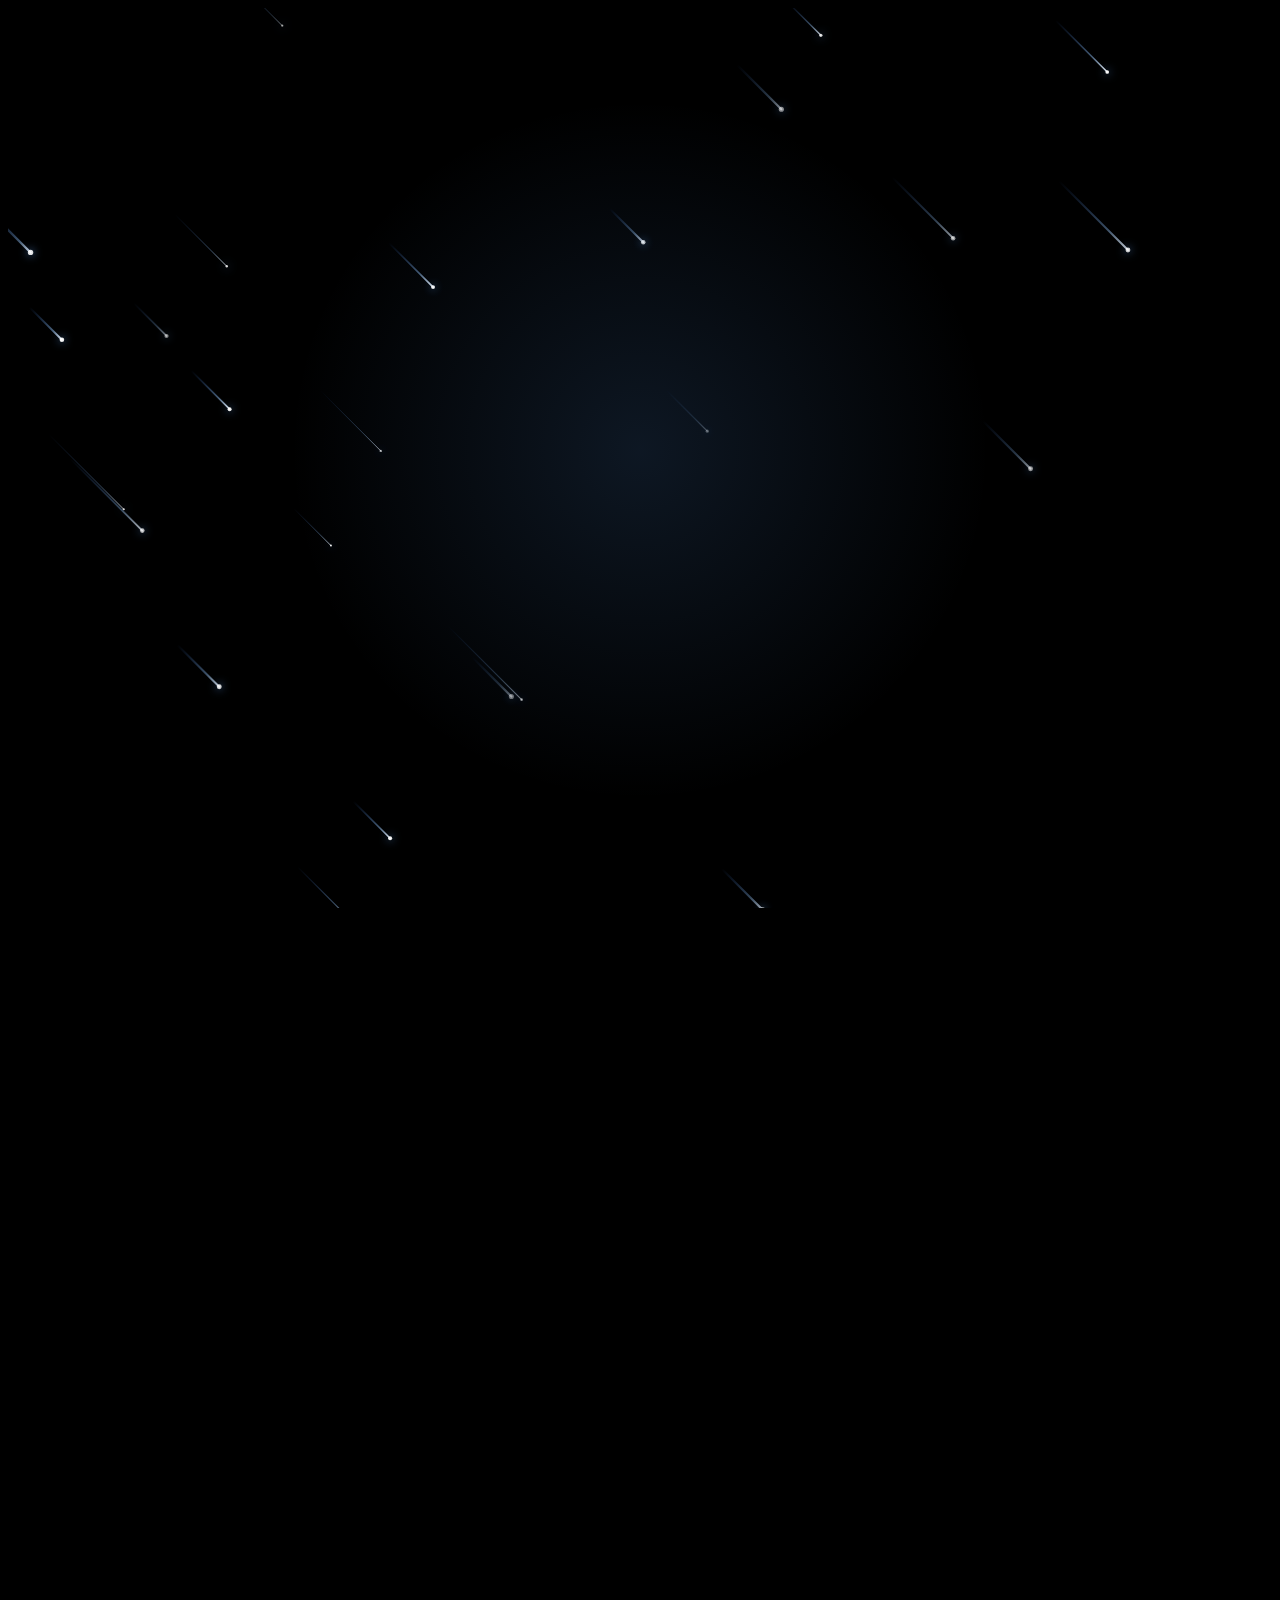
==== index.html @ 1e1bc321 "Fix directory structure: move files to root" ====
<!DOCTYPE html>
<html lang="en" class="h-full">
<head>
    <meta charset="UTF-8">
    <meta name="viewport" content="width=device-width, initial-scale=1.0">
    <title>Wanghi Portfolio - Cosmic Liquid Glass Edition</title>
    <!-- Tailwind CSS CDN -->
    <script src="https://cdn.tailwindcss.com"></script>
    <!-- FontAwesome Icons -->
    <link rel="stylesheet" href="https://cdnjs.cloudflare.com/ajax/libs/font-awesome/6.4.0/css/all.min.css">
    <!-- Google Fonts Inter -->
    <link href="https://fonts.googleapis.com/css2?family=Inter:wght@300;400;500;600;700;800&display=swap" rel="stylesheet">
    <!-- Custom CSS -->
    <link rel="stylesheet" href="style.css">

    <script>
        tailwind.config = {
            theme: {
                extend: {
                    colors: {
                        brand: {
                            blue: '#3b82f6',
                            glow: '#60a5fa',
                            dark: '#000000',
                            glass: 'rgba(255, 255, 255, 0.03)'
                        }
                    },
                    fontFamily: {
                        sans: ['Inter', 'sans-serif'],
                    }
                }
            }
        }
    </script>
</head>
<body class="bg-black text-slate-100 font-sans antialiased selection:bg-blue-600 selection:text-white">

    <!-- Interactive Canvas Backdrop (Meteor Shooting Stars) -->
    <canvas id="bg-canvas" class="fixed top-0 left-0 w-full h-full pointer-events-none z-0"></canvas>

    <!-- Compact Cursor Spotlight -->
    <div id="spotlight"></div>

    <!-- Energy Scroll Progress Charge Bar (Top Edge) -->
    <div class="fixed top-0 left-0 w-full h-1 z-50 bg-white/5">
        <div id="charge-bar" class="h-full bg-gradient-to-r from-blue-500 via-indigo-400 to-cyan-300 w-0 opacity-0 shadow-[0_0_12px_#3b82f6]"></div>
    </div>

    <!-- Liquid Glass Floating Header Navigation -->
    <header class="fixed top-6 left-1/2 -translate-x-1/2 z-50 w-[90%] max-w-xl">
        <nav class="liquid-glass px-5 py-3 rounded-full flex items-center justify-between shadow-2xl">
            <div class="flex items-center space-x-1 sm:space-x-2 w-full justify-around">
                <button onclick="goToSection(0)" class="nav-btn px-4 sm:px-5 py-2 rounded-full text-xs sm:text-sm font-semibold transition-all text-white bg-blue-600/50 border border-blue-400/40 shadow-[0_0_15px_rgba(59,130,246,0.5)]">Home</button>
                <button onclick="goToSection(1)" class="nav-btn px-4 sm:px-5 py-2 rounded-full text-xs sm:text-sm font-semibold text-slate-300 hover:text-white hover:bg-white/10 transition-all">About</button>
                <button onclick="goToSection(2)" class="nav-btn px-4 sm:px-5 py-2 rounded-full text-xs sm:text-sm font-semibold text-slate-300 hover:text-white hover:bg-white/10 transition-all">Portfolio</button>
                <button onclick="goToSection(3)" class="nav-btn px-4 sm:px-5 py-2 rounded-full text-xs sm:text-sm font-semibold text-slate-300 hover:text-white hover:bg-white/10 transition-all">Contact</button>
            </div>
        </nav>
    </header>

    <!-- MAIN SCROLL CONTAINER -->
    <main class="scroll-container w-full">

        <!-- ================= SECTION 1: HOME ================= -->
        <section class="section-page active">
            <div class="max-w-[1500px] w-full mx-auto grid grid-cols-1 lg:grid-cols-12 gap-12 items-center">
                
                <!-- Left Hero Bio Content -->
                <div class="lg:col-span-7 space-y-6 lg:space-y-8 text-center lg:text-left scale-100 lg:scale-[1.02] origin-left">
                    <div class="inline-flex items-center gap-2 px-5 py-2 rounded-full liquid-glass text-xs font-semibold text-blue-400 border border-blue-400/30">
                        <span class="w-2.5 h-2.5 rounded-full bg-blue-400 animate-pulse shadow-[0_0_10px_#60a5fa]"></span>
                        Available for Freelance 3D Design
                    </div>

                    <h1 class="text-5xl sm:text-6xl lg:text-7xl font-extrabold tracking-tight leading-[1.05]">
                        Welcome to <br>
                        <span class="text-gradient glow-title">My Profile</span>
                    </h1>

                    <p class="text-xl lg:text-2xl text-blue-400 font-mono tracking-wide font-medium">
                        3D Designer & Animator <span class="animate-ping text-white">|</span>
                    </p>

                    <p class="text-slate-300 text-base lg:text-xl leading-relaxed max-w-2xl mx-auto lg:mx-0 font-light">
                        Bringing imagination to life. I specialize in 3D modeling, character design, environment creation, and VFX.
                    </p>

                    <div class="flex flex-wrap items-center justify-center lg:justify-start gap-5 pt-3">
                        <button onclick="goToSection(2)" class="px-8 py-4 rounded-full bg-blue-600 hover:bg-blue-500 text-white font-bold text-sm transition-all duration-300 shadow-[0_0_30px_rgba(59,130,246,0.5)] hover:shadow-[0_0_40px_rgba(59,130,246,0.8)] flex items-center gap-3 group">
                            <span>Explore</span>
                            <i class="fa-solid fa-arrow-right text-xs group-hover:translate-x-1.5 transition-transform"></i>
                        </button>
                        <button onclick="goToSection(3)" class="px-8 py-4 rounded-full liquid-glass hover:bg-white/10 text-white font-bold text-sm transition-all duration-300 flex items-center gap-3">
                            <span>Contact</span>
                            <i class="fa-solid fa-paper-plane text-xs"></i>
                        </button>
                    </div>

                    <!-- Social Media Links -->
                    <div class="flex items-center justify-center lg:justify-start gap-4 pt-4 text-slate-400 flex-wrap">
                        <span class="text-xs uppercase tracking-widest font-semibold text-slate-500 mr-1 font-mono">CONNECT:</span>
                        <a href="https://github.com/Wanghi-is-me/HoangHai" target="_blank" title="GitHub" class="w-11 h-11 rounded-full liquid-glass flex items-center justify-center hover:text-blue-400 hover:border-blue-400/50 transition-all text-lg">
                            <i class="fa-brands fa-github"></i>
                        </a>
                        <a href="#" target="_blank" title="Discord" class="w-11 h-11 rounded-full liquid-glass flex items-center justify-center hover:text-blue-400 hover:border-blue-400/50 transition-all text-lg">
                            <i class="fa-brands fa-discord"></i>
                        </a>
                        <a href="https://www.facebook.com/hoanghai.is.me" target="_blank" title="Facebook" class="w-11 h-11 rounded-full liquid-glass flex items-center justify-center hover:text-blue-400 hover:border-blue-400/50 transition-all text-lg">
                            <i class="fa-brands fa-facebook"></i>
                        </a>
                        <a href="mailto:haisaoke999@gmail.com" title="Gmail" class="w-11 h-11 rounded-full liquid-glass flex items-center justify-center hover:text-blue-400 hover:border-blue-400/50 transition-all text-lg">
                            <i class="fa-solid fa-envelope"></i>
                        </a>
                        <a href="https://www.tiktok.com/@wanghi_is_me" target="_blank" title="TikTok" class="w-11 h-11 rounded-full liquid-glass flex items-center justify-center hover:text-blue-400 hover:border-blue-400/50 transition-all text-lg">
                            <i class="fa-brands fa-tiktok"></i>
                        </a>
                    </div>
                </div>

                <!-- Right 3D Interactive Tilt & Flip Card -->
                <div class="lg:col-span-5 flex items-center justify-center relative h-[520px] lg:translate-x-8">
                    <div class="card-perspective relative z-30 flex items-center justify-center">
                        <div id="id-card" class="card-3d-wrapper" onclick="toggleCardFlip(event)">
                            
                            <!-- Card FRONT -->
                            <div class="card-face liquid-glass p-3 flex flex-col justify-between border border-blue-400/30 shadow-2xl">
                                <div class="w-full h-full rounded-2xl overflow-hidden relative group bg-slate-900">
                                    <img src="https://i.pinimg.com/originals/6b/b8/d8/6bb8d8e8b3d813ab417059646be89c3a.jpg" alt="Front ID Image" class="w-full h-full object-cover">
                                    <div class="absolute inset-0 bg-gradient-to-t from-slate-950/80 via-transparent to-transparent flex items-end p-6">
                                        <div class="w-full flex justify-between items-center">
                                            <span class="text-xs font-mono font-semibold text-white bg-black/50 px-3.5 py-1.5 rounded-full backdrop-blur-md border border-white/10">Donate</span>
                                        </div>
                                    </div>
                                </div>
                            </div>

                            <!-- Card BACK -->
                            <div class="card-face card-back liquid-glass p-3 flex flex-col justify-between border border-cyan-400/30 shadow-2xl">
                                <div class="w-full h-full rounded-2xl overflow-hidden relative group bg-slate-900">
                                    <img src="https://i.pinimg.com/736x/13/06/08/130608bb1712fd761e2b4d7cd060749b.jpg" alt="Back ID Image" class="w-full h-full object-cover">
                                    <div class="absolute inset-0 bg-gradient-to-t from-slate-950/80 via-transparent to-transparent flex items-end p-6">
                                        <div class="w-full flex justify-between items-center"></div>
                                    </div>
                                </div>
                            </div>

                        </div>
                    </div>
                </div>

            </div>
        </section>


        <!-- ================= SECTION 2: ABOUT ================= -->
        <section class="section-page">
            <div class="max-w-[1500px] w-full mx-auto space-y-10">
                
                <div class="text-center space-y-3">
                    <h2 class="text-4xl lg:text-6xl font-extrabold tracking-tight text-gradient glow-title">About Me</h2>
                    <p class="text-slate-400 text-sm sm:text-base max-w-lg mx-auto font-mono">Just a guy with passion for technology</p>
                </div>

                <div class="grid grid-cols-1 lg:grid-cols-12 gap-10 items-center">
                    
                    <!-- Left Bio -->
                    <div class="lg:col-span-4 space-y-6 text-center lg:text-left order-2 lg:order-1">
                        <div class="liquid-glass p-8 rounded-3xl space-y-3">
                            <h3 class="text-2xl font-bold text-white">Hi, I'm <span class="text-blue-400">Wanghi</span></h3>
                            <p class="text-slate-300 text-sm leading-relaxed">
                                I am a 3D model designer with a passion for transforming imaginative concepts into vivid, engaging environments. I utilize advanced rendering techniques to optimize graphics for games.
                            </p>
                        </div>

                        <div class="liquid-glass p-6 rounded-3xl space-y-4 font-mono text-sm">
                            <div class="flex items-center justify-between">
                                <span class="text-slate-400">EXP:</span>
                                <span class="font-bold text-white">2+ Years</span>
                            </div>
                            <div class="flex items-center justify-between">
                                <span class="text-slate-400">Project under development:</span>
                                <span class="font-bold text-blue-400">5+ Projects</span>
                            </div>
                            <div class="flex items-center justify-between">
                                <span class="text-slate-400">Style:</span>
                                <span class="font-bold text-white">Realistic-Anime</span>
                            </div>
                        </div>
                    </div>

                    <!-- Center Avatar Setup Image -->
                    <div class="lg:col-span-4 flex justify-center order-1 lg:order-2">
                        <div class="relative group">
                            <div class="absolute -inset-1.5 bg-gradient-to-r from-blue-0 to-indigo-600 rounded-3xl blur-lg opacity-40 group-hover:opacity-75 transition duration-1000"></div>
                            
                            <div class="relative liquid-glass rounded-3xl p-4 max-w-sm border border-white/20">
                                <img src="https://i.pinimg.com/736x/63/00/aa/6300aa8343bd8353eccb35ee43cea3c2.jpg" alt="Portrait" class="rounded-2xl w-full h-[360px] object-cover">
                            </div>
                        </div>
                    </div>

                    <!-- Right Bio -->
                    <div class="lg:col-span-4 space-y-6 text-center lg:text-left order-3">
                        <div class="liquid-glass p-8 rounded-3xl space-y-3">
                            <p class="text-slate-300 text-sm leading-relaxed">
                                My workflow focuses on sculpting the finest details in ZBrush and standardizing the polygon mesh in Maya.
                            </p>
                        </div>

                        <div class="liquid-glass p-6 rounded-3xl space-y-4">
                            <button onclick="goToSection(3)" class="w-full py-3.5 rounded-2xl bg-blue-600 hover:bg-blue-500 text-white font-bold text-sm transition-all shadow-[0_0_20px_rgba(59,130,246,0.4)] flex items-center justify-center gap-2">
                                <i class="fa-solid fa-paper-plane"></i>
                                <span>Contact me</span>
                            </button>
                            <button onclick="goToSection(2)" class="w-full py-3.5 rounded-2xl liquid-glass text-slate-200 font-bold text-sm hover:bg-white/10 transition-all flex items-center justify-center gap-2">
                                <i class="fa-solid fa-folder-open"></i>
                                <span>Explore</span>
                            </button>
                        </div>
                    </div>

                </div>
            </div>
        </section>


        <!-- ================= SECTION 3: PORTFOLIO ================= -->
        <section class="section-page">
            <div class="max-w-[1500px] w-full mx-auto space-y-8">
                
                <div class="text-center space-y-3">
                    <h2 class="text-4xl lg:text-6xl font-extrabold tracking-tight text-gradient glow-title">Portfolio</h2>
                    <p class="text-slate-400 text-sm sm:text-base max-w-lg mx-auto font-mono">Class is permanent</p>
                </div>

                <!-- Liquid Sub-Tabs Bar -->
                <div class="flex justify-center">
                    <div class="liquid-glass p-2 rounded-2xl inline-flex flex-wrap justify-center gap-2">
                        <button onclick="switchTab('projects')" id="tab-btn-projects" class="tab-btn px-5 py-2.5 rounded-xl text-xs sm:text-sm font-semibold transition-all bg-blue-600 text-white shadow-[0_0_15px_rgba(59,130,246,0.5)]">
                            <i class="fa-solid fa-code mr-2"></i> Projects
                        </button>
                        <button onclick="switchTab('certificates')" id="tab-btn-certificates" class="tab-btn px-5 py-2.5 rounded-xl text-xs sm:text-sm font-semibold transition-all text-slate-300 hover:text-white hover:bg-white/10">
                            <i class="fa-solid fa-certificate mr-2"></i> Certificates
                        </button>
                        <button onclick="switchTab('achievements')" id="tab-btn-achievements" class="tab-btn px-5 py-2.5 rounded-xl text-xs sm:text-sm font-semibold transition-all text-slate-300 hover:text-white hover:bg-white/10">
                            <i class="fa-solid fa-trophy mr-2"></i> Achievements
                        </button>
                        <button onclick="switchTab('techstack')" id="tab-btn-techstack" class="tab-btn px-5 py-2.5 rounded-xl text-xs sm:text-sm font-semibold transition-all text-slate-300 hover:text-white hover:bg-white/10">
                            <i class="fa-solid fa-microchip mr-2"></i> Tech Stack
                        </button>
                    </div>
                </div>

                <!-- TAB CONTENT CONTAINER -->
                <div id="tab-contents-container" class="pt-2">

                    <!-- 1. PROJECTS TAB -->
                    <div id="tab-projects" class="tab-content grid grid-cols-1 md:grid-cols-3 gap-8">
                        <div class="glass-card rounded-3xl overflow-hidden flex flex-col justify-between">
                            <div>
                                <div class="relative h-48 overflow-hidden group">
                                    <img src="https://i.pinimg.com/736x/3d/6d/59/3d6d59a2edce5cefb45206ba0447ce5d.jpg" alt="Project 1" class="w-full h-full object-cover transition-transform duration-500 group-hover:scale-110">
                                    <div class="absolute inset-0 bg-gradient-to-t from-slate-950 via-transparent to-transparent"></div>
                                </div>
                                <div class="p-6 space-y-3">
                                    <h3 class="text-xl font-bold text-white">Horror Games</h3>
                                    <p class="text-slate-300 text-sm leading-relaxed">A horror-themed chase game to play with friends</p>
                                </div>
                            </div>
                            <div class="p-6 pt-0 flex justify-between items-center">
                                <span class="text-xs font-mono px-3.5 py-1.5 rounded-full bg-blue-500/10 text-blue-400 border border-blue-500/20">Blen / Roblox Studio</span>
                                <button class="text-sm font-semibold text-white hover:text-blue-400 transition-colors flex items-center gap-1.5">Details <i class="fa-solid fa-arrow-right"></i></button>
                            </div>
                        </div>

                        <div class="glass-card rounded-3xl overflow-hidden flex flex-col justify-between">
                            <div>
                                <div class="relative h-48 overflow-hidden group">
                                    <img src="https://encrypted-tbn0.gstatic.com/images?q=tbn:ANd9GcSlTXsidhYlwgEvvJ8DK3eXm3exUJFzdJwEHU2TS6oBUw&s=10" alt="Project 2" class="w-full h-full object-cover transition-transform duration-500 group-hover:scale-110">
                                    <div class="absolute inset-0 bg-gradient-to-t from-slate-950 via-transparent to-transparent"></div>
                                </div>
                                <div class="p-6 space-y-3">
                                    <h3 class="text-xl font-bold text-white">Coming Soon</h3>
                                    <p class="text-slate-300 text-sm leading-relaxed">N/A</p>
                                </div>
                            </div>
                            <div class="p-6 pt-0 flex justify-between items-center">
                                <span class="text-xs font-mono px-3.5 py-1.5 rounded-full bg-blue-500/10 text-blue-400 border border-blue-500/20">N/A</span>
                                <button class="text-sm font-semibold text-white hover:text-blue-400 transition-colors flex items-center gap-1.5">Details <i class="fa-solid fa-arrow-right"></i></button>
                            </div>
                        </div>

                        <div class="glass-card rounded-3xl overflow-hidden flex flex-col justify-between">
                            <div>
                                <div class="relative h-48 overflow-hidden group">
                                    <img src="https://encrypted-tbn0.gstatic.com/images?q=tbn:ANd9GcSlTXsidhYlwgEvvJ8DK3eXm3exUJFzdJwEHU2TS6oBUw&s=10" alt="Project 3" class="w-full h-full object-cover transition-transform duration-500 group-hover:scale-110">
                                    <div class="absolute inset-0 bg-gradient-to-t from-slate-950 via-transparent to-transparent"></div>
                                </div>
                                <div class="p-6 space-y-3">
                                    <h3 class="text-xl font-bold text-white">Coming Soon</h3>
                                    <p class="text-slate-300 text-sm leading-relaxed">N/A</p>
                                </div>
                            </div>
                            <div class="p-6 pt-0 flex justify-between items-center">
                                <span class="text-xs font-mono px-3.5 py-1.5 rounded-full bg-blue-500/10 text-blue-400 border border-blue-500/20">N/A</span>
                                <button class="text-sm font-semibold text-white hover:text-blue-400 transition-colors flex items-center gap-1.5">Details <i class="fa-solid fa-arrow-right"></i></button>
                            </div>
                        </div>
                    </div>

                    <!-- 2. CERTIFICATES TAB -->
                    <div id="tab-certificates" class="tab-content hidden grid grid-cols-1 md:grid-cols-3 gap-8">
                        <div class="glass-card rounded-3xl p-6 space-y-4">
                            <div class="h-40 rounded-2xl overflow-hidden border border-white/10">
                                <img src="https://encrypted-tbn0.gstatic.com/images?q=tbn:ANd9GcRlxzoQOJxSe_UVkqHAF3ORyH85wbojUL99vWNlSCz-3f2DVbfj4XpYo4p4&s=10" alt="Cert 1" class="w-full h-full object-cover">
                            </div>
                            <h4 class="font-bold text-white text-base">Nothing</h4>
                            <p class="text-xs text-slate-400 font-mono">N/A</p>
                        </div>
                        <div class="glass-card rounded-3xl p-6 space-y-4">
                            <div class="h-40 rounded-2xl overflow-hidden border border-white/10">
                                <img src="https://encrypted-tbn0.gstatic.com/images?q=tbn:ANd9GcRlxzoQOJxSe_UVkqHAF3ORyH85wbojUL99vWNlSCz-3f2DVbfj4XpYo4p4&s=10" alt="Cert 2" class="w-full h-full object-cover">
                            </div>
                            <h4 class="font-bold text-white text-base">Nothing</h4>
                            <p class="text-xs text-slate-400 font-mono">N/A</p>
                        </div>
                        <div class="glass-card rounded-3xl p-6 space-y-4">
                            <div class="h-40 rounded-2xl overflow-hidden border border-white/10">
                                <img src="https://encrypted-tbn0.gstatic.com/images?q=tbn:ANd9GcRlxzoQOJxSe_UVkqHAF3ORyH85wbojUL99vWNlSCz-3f2DVbfj4XpYo4p4&s=10" alt="Cert 3" class="w-full h-full object-cover">
                            </div>
                            <h4 class="font-bold text-white text-base">Nothing</h4>
                            <p class="text-xs text-slate-400 font-mono">N/A</p>
                        </div>
                    </div>

                    <!-- 3. ACHIEVEMENTS TAB -->
                    <div id="tab-achievements" class="tab-content hidden grid grid-cols-1 md:grid-cols-2 gap-8 max-w-4xl mx-auto">
                        <div class="glass-card rounded-3xl p-8 flex items-center gap-6">
                            <div class="w-16 h-16 rounded-2xl bg-amber-500/20 border border-amber-500/40 flex items-center justify-center text-amber-400 text-3xl flex-shrink-0">
                                <i class="fa-solid fa-trophy"></i>
                            </div>
                            <div>
                                <h4 class="font-bold text-white text-lg">N/A</h4>
                                <p class="text-slate-300 text-sm mt-1 leading-relaxed">N/A</p>
                            </div>
                        </div>
                        <div class="glass-card rounded-3xl p-8 flex items-center gap-6">
                            <div class="w-16 h-16 rounded-2xl bg-blue-500/20 border border-blue-500/40 flex items-center justify-center text-blue-400 text-3xl flex-shrink-0">
                                <i class="fa-solid fa-award"></i>
                            </div>
                            <div>
                                <h4 class="font-bold text-white text-lg">N/A</h4>
                                <p class="text-slate-300 text-sm mt-1 leading-relaxed">N/A</p>
                            </div>
                        </div>
                    </div>

                    <!-- 4. TECH STACK TAB -->
                    <div id="tab-techstack" class="tab-content hidden grid grid-cols-2 sm:grid-cols-3 lg:grid-cols-6 gap-6">
                        <div class="glass-card p-5 rounded-3xl flex flex-col items-center justify-center text-center space-y-3">
                            <div class="w-12 h-12 rounded-2xl bg-orange-500/10 border border-orange-500/30 flex items-center justify-center text-orange-400 text-2xl">
                                <i class="fa-solid fa-cubes"></i>
                            </div>
                            <span class="font-bold text-white text-sm">Blender</span>
                            <span class="text-xs text-slate-400 font-mono">Modeling & Render</span>
                        </div>

                        <div class="glass-card p-5 rounded-3xl flex flex-col items-center justify-center text-center space-y-3">
                            <div class="w-12 h-12 rounded-2xl bg-cyan-500/10 border border-cyan-500/30 flex items-center justify-center text-cyan-400 text-2xl">
                                <i class="fa-solid fa-shapes"></i>
                            </div>
                            <span class="font-bold text-white text-sm">Autodesk Maya</span>
                            <span class="text-xs text-slate-400 font-mono">Rigging & Anim</span>
                        </div>

                        <div class="glass-card p-5 rounded-3xl flex flex-col items-center justify-center text-center space-y-3">
                            <div class="w-12 h-12 rounded-2xl bg-slate-500/10 border border-slate-400/30 flex items-center justify-center text-slate-200 text-2xl">
                                <i class="fa-solid fa-hand-holding-hand"></i>
                            </div>
                            <span class="font-bold text-white text-sm">ZBrush</span>
                            <span class="text-xs text-slate-400 font-mono">3D Sculpting</span>
                        </div>

                        <div class="glass-card p-5 rounded-3xl flex flex-col items-center justify-center text-center space-y-3">
                            <div class="w-12 h-12 rounded-2xl bg-red-500/10 border border-red-500/30 flex items-center justify-center text-red-400 text-2xl">
                                <i class="fa-solid fa-paint-brush"></i>
                            </div>
                            <span class="font-bold text-white text-sm">Substance</span>
                            <span class="text-xs text-slate-400 font-mono">Texturing</span>
                        </div>

                        <div class="glass-card p-5 rounded-3xl flex flex-col items-center justify-center text-center space-y-3">
                            <div class="w-12 h-12 rounded-2xl bg-purple-500/10 border border-purple-500/30 flex items-center justify-center text-purple-400 text-2xl">
                                <i class="fa-solid fa-gamepad"></i>
                            </div>
                            <span class="font-bold text-white text-sm">Unreal Engine</span>
                            <span class="text-xs text-slate-400 font-mono">Realtime Engine</span>
                        </div>

                        <div class="glass-card p-5 rounded-3xl flex flex-col items-center justify-center text-center space-y-3">
                            <div class="w-12 h-12 rounded-2xl bg-blue-500/10 border border-blue-500/30 flex items-center justify-center text-blue-400 text-2xl">
                                <i class="fa-solid fa-image"></i>
                            </div>
                            <span class="font-bold text-white text-sm">Photoshop</span>
                            <span class="text-xs text-slate-400 font-mono">Post-Processing</span>
                        </div>
                    </div>

                </div>

            </div>
        </section>


        <!-- ================= SECTION 4: CONTACT ================= -->
        <section class="section-page">
            <div class="max-w-3xl w-full mx-auto space-y-8">
                
                <div class="text-center space-y-3">
                    <h2 class="text-4xl lg:text-6xl font-extrabold tracking-tight text-gradient glow-title">Contact Me</h2>
                    <p class="text-slate-400 text-sm sm:text-base max-w-lg mx-auto font-mono">Send for me</p>
                </div>

                <div class="liquid-glass rounded-3xl p-8 sm:p-10 border border-white/20 relative overflow-hidden shadow-2xl">
                    <form onsubmit="handleFormSubmit(event)" class="space-y-6">
                        <div class="grid grid-cols-1 sm:grid-cols-2 gap-6">
                            <div class="space-y-2">
                                <label class="text-xs font-mono text-slate-300 uppercase font-semibold">Name</label>
                                <input type="text" required placeholder="..." class="w-full px-5 py-3.5 rounded-2xl bg-white/5 border border-white/10 text-white placeholder-slate-500 focus:outline-none focus:border-blue-500 focus:ring-1 focus:ring-blue-500 transition-all text-sm">
                            </div>
                            <div class="space-y-2">
                                <label class="text-xs font-mono text-slate-300 uppercase font-semibold">Email</label>
                                <input type="email" required placeholder="yourname@domain.com" class="w-full px-5 py-3.5 rounded-2xl bg-white/5 border border-white/10 text-white placeholder-slate-500 focus:outline-none focus:border-blue-500 focus:ring-1 focus:ring-blue-500 transition-all text-sm">
                            </div>
                        </div>

                        <div class="space-y-2">
                            <label class="text-xs font-mono text-slate-300 uppercase font-semibold">Content</label>
                            <textarea rows="4" required placeholder="What do you need ?" class="w-full px-5 py-3.5 rounded-2xl bg-white/5 border border-white/10 text-white placeholder-slate-500 focus:outline-none focus:border-blue-500 focus:ring-1 focus:ring-blue-500 transition-all text-sm"></textarea>
                        </div>

                        <button type="submit" class="w-full py-4 rounded-2xl bg-blue-600 hover:bg-blue-500 text-white font-bold text-sm tracking-wider uppercase transition-all shadow-[0_0_25px_rgba(59,130,246,0.5)] flex items-center justify-center gap-3">
                            <i class="fa-solid fa-paper-plane"></i>
                            <span>Gửi Tin Nhắn</span>
                        </button>
                    </form>

                    <!-- Toast Form Notification -->
                    <div id="form-toast" class="hidden absolute inset-0 bg-slate-950/95 backdrop-blur-md flex flex-col items-center justify-center text-center p-8 space-y-4 z-50">
                        <div class="w-16 h-16 rounded-full bg-blue-500/20 text-blue-400 flex items-center justify-center text-3xl border border-blue-400/40 shadow-[0_0_20px_#3b82f6]">
                            <i class="fa-solid fa-check"></i>
                        </div>
                        <h3 class="text-2xl font-bold text-white">Tin Nhắn Đã Đóng Gói & Gửi!</h3>
                        <p class="text-slate-300 text-sm">Cảm ơn bạn! Tôi sẽ liên hệ lại trực tiếp qua Email sớm nhất.</p>
                        <button onclick="closeToast()" class="px-6 py-2.5 rounded-full liquid-glass text-xs font-bold text-white hover:bg-white/20">Đóng</button>
                    </div>
                </div>

            </div>
        </section>

    </main>

    <!-- FOOTER -->
    <footer class="fixed bottom-3 left-1/2 -translate-x-1/2 z-40 text-slate-500 text-xs font-mono pointer-events-none hidden lg:block">
        <p>© 2026 All Copyright by Wanghi</p>
    </footer>

    <!-- Custom JavaScript Engine -->
    <script src="script.js"></script>
</body>
</html>
---- style.css ----
/* Pure Pitch Black Background Styling */
body {
    background-color: #000000;
    color: #f8fafc;
    font-family: 'Inter', sans-serif;
    overflow-x: hidden;
}

/* Modern Ultra Liquid Glass Styling */
.liquid-glass {
    background: linear-gradient(135deg, rgba(255, 255, 255, 0.01) 0%, rgba(255, 255, 255, 0.001) 100%);
    backdrop-filter: blur(28px) saturate(150%);
    -webkit-backdrop-filter: blur(28px) saturate(150%);
    border: 1px solid rgba(255, 255, 255, 0.12);
    box-shadow: 
        0 20px 50px rgba(0, 0, 0, 0.4),
        inset 0 1px 1px rgba(255, 255, 255, 0.1),
        inset 0 -1px 20px rgba(255, 255, 255, 0.01);
    position: relative;
    overflow: hidden;
}

/* Highlight Specular Glare Effect */
.liquid-glass::before {
    content: '';
    position: absolute;
    top: 0;
    left: -50%;
    width: 200%;
    height: 100%;
    background: linear-gradient(
        60deg,
        transparent 40%,
        rgba(255, 255, 255, 0.1) 45%,
        rgba(255, 255, 255, 0.02) 50%,
        transparent 70%
    );
    pointer-events: none;
    transform: translateY(-50%) rotate(15deg);
    transition: transform 0.6s ease;
}

.liquid-glass:hover::before {
    transform: translateY(0%) rotate(15deg);
}

.glass-card {
    background: rgba(15, 23, 42, 0.45);
    backdrop-filter: blur(16px) saturate(180%);
    -webkit-backdrop-filter: blur(16px) saturate(180%);
    border: 1px solid rgba(255, 255, 255, 0.1);
    box-shadow: 0 8px 30px rgba(0, 0, 0, 0.6), inset 0 1px 0 rgba(255, 255, 255, 0.15);
    transition: all 0.4s cubic-bezier(0.16, 1, 0.3, 1);
}

.glass-card:hover {
    background: rgba(30, 41, 59, 0.55);
    border-color: rgba(96, 165, 250, 0.4);
    box-shadow: 0 12px 40px rgba(59, 130, 246, 0.25), inset 0 1px 1px rgba(255, 255, 255, 0.3);
    transform: translateY(-4px);
}

/* Subtle Focused Mouse Spotlight */
#spotlight {
    pointer-events: none;
    position: fixed;
    top: 0;
    left: 0;
    width: 100vw;
    height: 100vh;
    z-index: 2;
    background: radial-gradient(350px circle at var(--mouse-x, 50%) var(--mouse-y, 50%), rgba(96, 165, 250, 0.14), transparent 100%);
    transition: opacity 0.2s ease;
}

/* 3D Card Perspective Container */
.card-perspective {
    perspective: 1200px;
}

.card-3d-wrapper {
    width: 350px;
    height: 500px;
    transform-style: preserve-3d;
    transition: transform 0.1s ease-out;
    cursor: pointer;
    user-select: none;
}

.card-3d-wrapper.flipped {
    transform: rotateY(180deg) !important;
}

.card-face {
    position: absolute;
    width: 100%;
    height: 100%;
    backface-visibility: hidden;
    -webkit-backface-visibility: hidden;
    border-radius: 24px;
    overflow: hidden;
}

.card-back {
    transform: rotateY(180deg);
}

/* Smooth Text Gradient */
.text-gradient {
    background: linear-gradient(135deg, #ffffff 0%, #93c5fd 50%, #3b82f6 100%);
    -webkit-background-clip: text;
    -webkit-text-fill-color: transparent;
}

.glow-title {
    text-shadow: 0 0 35px rgba(59, 130, 246, 0.45);
}

/* Desktop Scroll Snap Behavior - Cố định vị trí và căn giữa tuyệt đối các trang */
@media (min-width: 1024px) {
    html {
        overflow: hidden;
        height: 100%;
    }
    body {
        height: 100%;
        overflow: hidden;
    }
    .scroll-container {
        height: 100vh;
        overflow-y: hidden;
        position: relative;
    }
    .section-page {
        height: 100vh;
        width: 100vw;
        position: absolute;
        top: 0;
        left: 0;
        opacity: 0;
        visibility: hidden;
        transform: translateY(30px) scale(0.97);
        transition: opacity 0.7s cubic-bezier(0.16, 1, 0.3, 1), transform 0.7s cubic-bezier(0.16, 1, 0.3, 1), visibility 0.7s;
        display: flex;
        align-items: center;
        justify-content: center;
        padding: 0 4rem;
    }
    .section-page.active {
        opacity: 1;
        visibility: visible;
        transform: translateY(0) scale(1);
        z-index: 10;
    }
}

/* Mobile Natural Scroll Layout */
@media (max-width: 1023px) {
    .scroll-container {
        display: flex;
        flex-direction: column;
        gap: 4rem;
        padding-top: 6rem;
        padding-bottom: 4rem;
    }
    .section-page {
        position: relative !important;
        opacity: 1 !important;
        visibility: visible !important;
        transform: none !important;
        height: auto !important;
        min-height: 85vh;
        display: flex;
        align-items: center;
        justify-content: center;
        padding: 3rem 1.5rem;
    }
    header {
        width: 95% !important;
    }
}

/* Energy Charging Visual Indicator */
#charge-bar {
    transition: width 0.1s linear, opacity 0.3s ease;
}
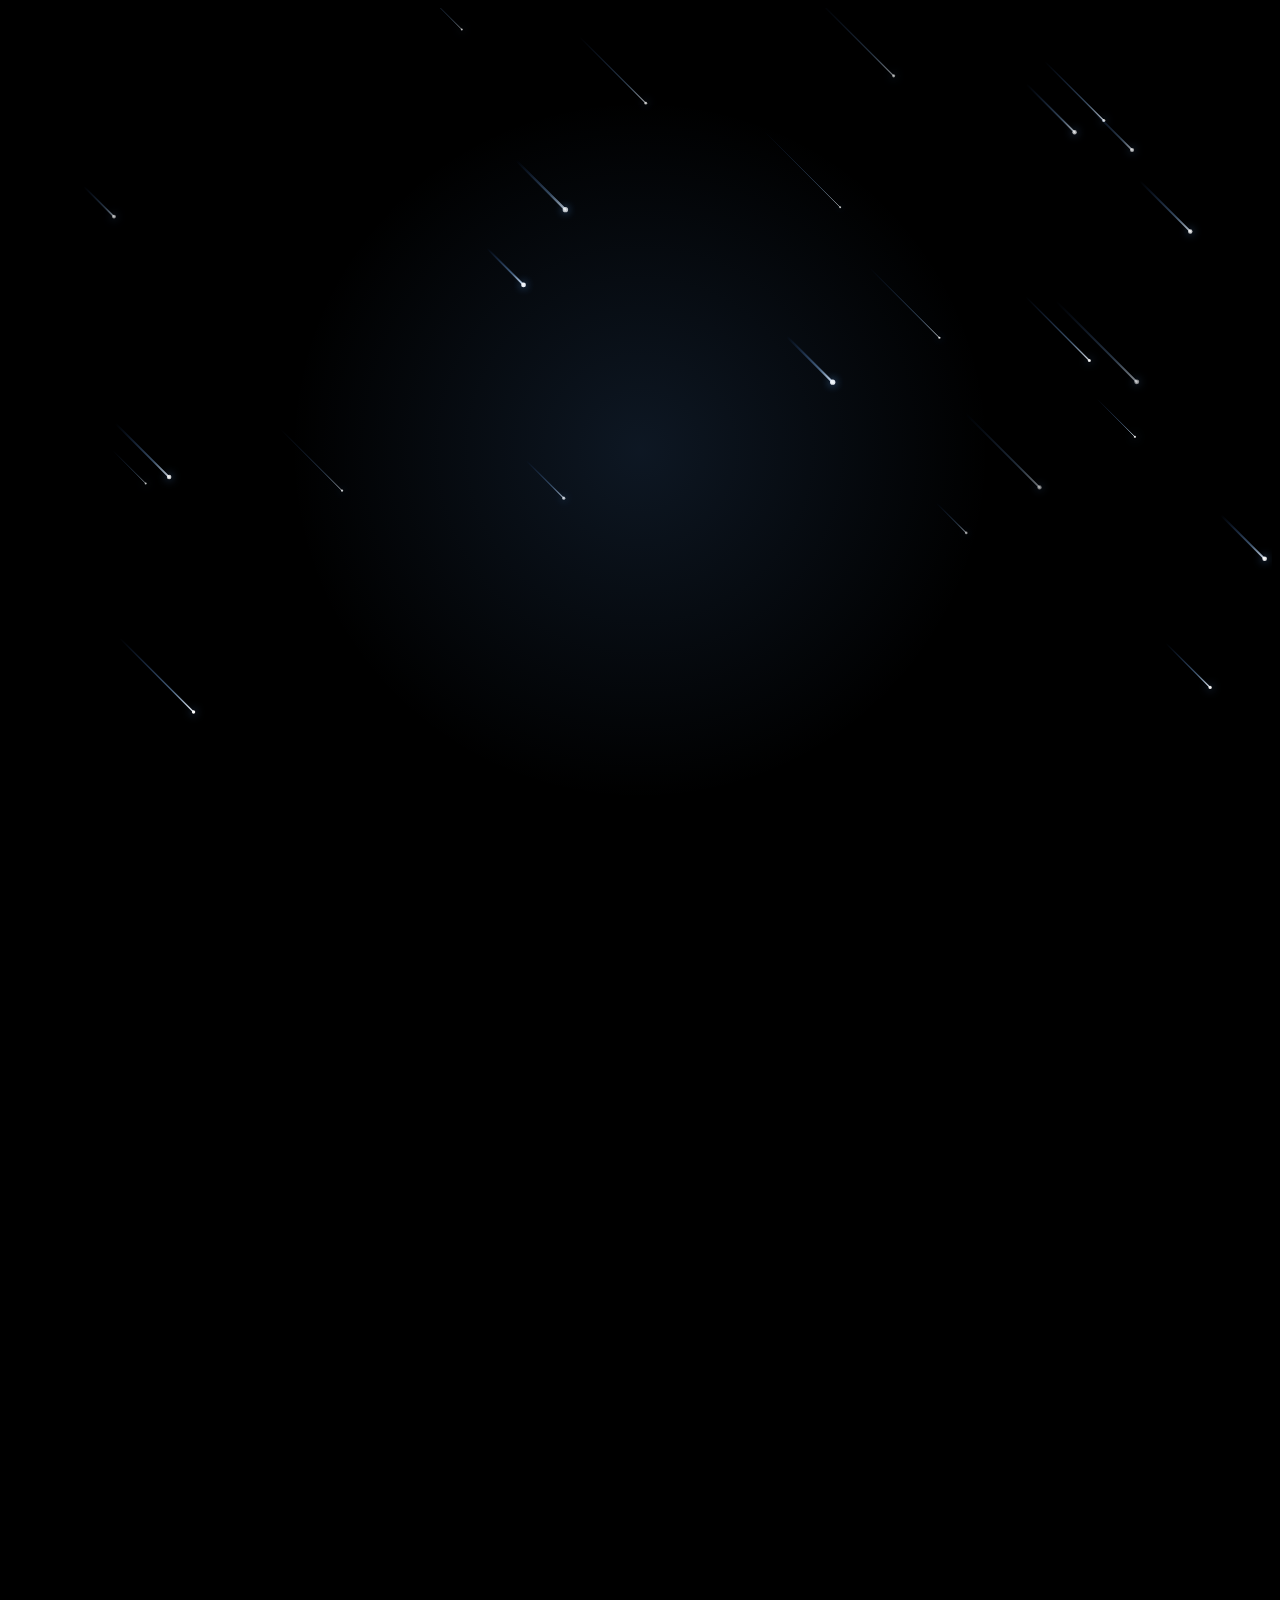
==== commit de0a57cb: "Fix directory structure: move files to root" ====
--- a/index.html
+++ b/index.html
@@ -10,8 +10,6 @@
     <link rel="stylesheet" href="https://cdnjs.cloudflare.com/ajax/libs/font-awesome/6.4.0/css/all.min.css">
     <!-- Google Fonts Inter -->
     <link href="https://fonts.googleapis.com/css2?family=Inter:wght@300;400;500;600;700;800&display=swap" rel="stylesheet">
-    <!-- Custom CSS -->
-    <link rel="stylesheet" href="style.css">
 
     <script>
         tailwind.config = {
@@ -32,6 +30,195 @@
             }
         }
     </script>
+
+    <style>
+        /* Pure Pitch Black Background Styling */
+        body {
+            background-color: #000000;
+            color: #f8fafc;
+            font-family: 'Inter', sans-serif;
+            overflow-x: hidden;
+        }
+
+        /* Modern Ultra Liquid Glass Styling */
+        .liquid-glass {
+            background: linear-gradient(135deg, rgba(255, 255, 255, 0.01) 0%, rgba(255, 255, 255, 0.001) 100%);
+            backdrop-filter: blur(28px) saturate(150%);
+            -webkit-backdrop-filter: blur(28px) saturate(150%);
+            border: 1px solid rgba(255, 255, 255, 0.12);
+            box-shadow: 
+                0 20px 50px rgba(0, 0, 0, 0.4),
+                inset 0 1px 1px rgba(255, 255, 255, 0.1),
+                inset 0 -1px 20px rgba(255, 255, 255, 0.01);
+            position: relative;
+            overflow: hidden;
+        }
+
+        /* Highlight Specular Glare Effect */
+        .liquid-glass::before {
+            content: '';
+            position: absolute;
+            top: 0;
+            left: -50%;
+            width: 200%;
+            height: 100%;
+            background: linear-gradient(
+                60deg,
+                transparent 40%,
+                rgba(255, 255, 255, 0.1) 45%,
+                rgba(255, 255, 255, 0.02) 50%,
+                transparent 70%
+            );
+            pointer-events: none;
+            transform: translateY(-50%) rotate(15deg);
+            transition: transform 0.6s ease;
+        }
+
+        .liquid-glass:hover::before {
+            transform: translateY(0%) rotate(15deg);
+        }
+
+        .glass-card {
+            background: rgba(15, 23, 42, 0.45);
+            backdrop-filter: blur(16px) saturate(180%);
+            -webkit-backdrop-filter: blur(16px) saturate(180%);
+            border: 1px solid rgba(255, 255, 255, 0.1);
+            box-shadow: 0 8px 30px rgba(0, 0, 0, 0.6), inset 0 1px 0 rgba(255, 255, 255, 0.15);
+            transition: all 0.4s cubic-bezier(0.16, 1, 0.3, 1);
+        }
+
+        .glass-card:hover {
+            background: rgba(30, 41, 59, 0.55);
+            border-color: rgba(96, 165, 250, 0.4);
+            box-shadow: 0 12px 40px rgba(59, 130, 246, 0.25), inset 0 1px 1px rgba(255, 255, 255, 0.3);
+            transform: translateY(-4px);
+        }
+
+        /* Subtle Focused Mouse Spotlight */
+        #spotlight {
+            pointer-events: none;
+            position: fixed;
+            top: 0;
+            left: 0;
+            width: 100vw;
+            height: 100vh;
+            z-index: 2;
+            background: radial-gradient(350px circle at var(--mouse-x, 50%) var(--mouse-y, 50%), rgba(96, 165, 250, 0.14), transparent 100%);
+            transition: opacity 0.2s ease;
+        }
+
+        /* 3D Card Perspective Container */
+        .card-perspective {
+            perspective: 1200px;
+        }
+
+        .card-3d-wrapper {
+            width: 350px;
+            height: 500px;
+            transform-style: preserve-3d;
+            transition: transform 0.1s ease-out;
+            cursor: pointer;
+            user-select: none;
+        }
+
+        .card-3d-wrapper.flipped {
+            transform: rotateY(180deg) !important;
+        }
+
+        .card-face {
+            position: absolute;
+            width: 100%;
+            height: 100%;
+            backface-visibility: hidden;
+            -webkit-backface-visibility: hidden;
+            border-radius: 24px;
+            overflow: hidden;
+        }
+
+        .card-back {
+            transform: rotateY(180deg);
+        }
+
+        /* Smooth Text Gradient */
+        .text-gradient {
+            background: linear-gradient(135deg, #ffffff 0%, #93c5fd 50%, #3b82f6 100%);
+            -webkit-background-clip: text;
+            -webkit-text-fill-color: transparent;
+        }
+
+        .glow-title {
+            text-shadow: 0 0 35px rgba(59, 130, 246, 0.45);
+        }
+
+        /* Desktop Scroll Snap Behavior - Cố định vị trí và căn giữa tuyệt đối các trang */
+        @media (min-width: 1024px) {
+            html {
+                overflow: hidden;
+                height: 100%;
+            }
+            body {
+                height: 100%;
+                overflow: hidden;
+            }
+            .scroll-container {
+                height: 100vh;
+                overflow-y: hidden;
+                position: relative;
+            }
+            .section-page {
+                height: 100vh;
+                width: 100vw;
+                position: absolute;
+                top: 0;
+                left: 0;
+                opacity: 0;
+                visibility: hidden;
+                transform: translateY(30px) scale(0.97);
+                transition: opacity 0.7s cubic-bezier(0.16, 1, 0.3, 1), transform 0.7s cubic-bezier(0.16, 1, 0.3, 1), visibility 0.7s;
+                display: flex;
+                align-items: center;
+                justify-content: center;
+                padding: 0 4rem;
+            }
+            .section-page.active {
+                opacity: 1;
+                visibility: visible;
+                transform: translateY(0) scale(1);
+                z-index: 10;
+            }
+        }
+
+        /* Mobile Natural Scroll Layout */
+        @media (max-width: 1023px) {
+            .scroll-container {
+                display: flex;
+                flex-direction: column;
+                gap: 4rem;
+                padding-top: 6rem;
+                padding-bottom: 4rem;
+            }
+            .section-page {
+                position: relative !important;
+                opacity: 1 !important;
+                visibility: visible !important;
+                transform: none !important;
+                height: auto !important;
+                min-height: 85vh;
+                display: flex;
+                align-items: center;
+                justify-content: center;
+                padding: 3rem 1.5rem;
+            }
+            header {
+                width: 95% !important;
+            }
+        }
+
+        /* Energy Charging Visual Indicator */
+        #charge-bar {
+            transition: width 0.1s linear, opacity 0.3s ease;
+        }
+    </style>
 </head>
 <body class="bg-black text-slate-100 font-sans antialiased selection:bg-blue-600 selection:text-white">
 
@@ -466,7 +653,234 @@
         <p>© 2026 All Copyright by Wanghi</p>
     </footer>
 
-    <!-- Custom JavaScript Engine -->
-    <script src="script.js"></script>
+    <!-- INTERACTIVE SCRIPT ENGINE -->
+    <script>
+        // --- Compact Cursor Spotlight Blur ---
+        const spotlight = document.getElementById('spotlight');
+        window.addEventListener('mousemove', (e) => {
+            spotlight.style.setProperty('--mouse-x', `${e.clientX}px`);
+            spotlight.style.setProperty('--mouse-y', `${e.clientY}px`);
+        });
+
+        // --- Energy Accumulation Scroll Snap Engine (Chỉ kích hoạt trên Desktop) ---
+        let currentSection = 0;
+        const totalSections = 4;
+        let isTransitioning = false;
+        let accumulatedEnergy = 0;
+        const energyThreshold = 100;
+        const chargeBar = document.getElementById('charge-bar');
+        const sectionElements = document.querySelectorAll('.section-page');
+        const navBtns = document.querySelectorAll('.nav-btn');
+
+        function goToSection(index) {
+            if (window.innerWidth < 1024) {
+                sectionElements[index].scrollIntoView({ behavior: 'smooth' });
+                updateNavActive(index);
+                return;
+            }
+
+            if (index < 0 || index >= totalSections || index === currentSection) return;
+            isTransitioning = true;
+            
+            sectionElements[currentSection].classList.remove('active');
+            currentSection = index;
+            sectionElements[currentSection].classList.add('active');
+
+            updateNavActive(currentSection);
+
+            setTimeout(() => {
+                isTransitioning = false;
+                accumulatedEnergy = 0;
+                updateChargeUI();
+            }, 700);
+        }
+
+        function updateNavActive(idxTarget) {
+            navBtns.forEach((btn, idx) => {
+                if (idx === idxTarget) {
+                    btn.className = "nav-btn px-4 sm:px-5 py-2 rounded-full text-xs sm:text-sm font-semibold transition-all text-white bg-blue-600/50 border border-blue-400/40 shadow-[0_0_15px_rgba(59,130,246,0.5)]";
+                } else {
+                    btn.className = "nav-btn px-4 sm:px-5 py-2 rounded-full text-xs sm:text-sm font-semibold text-slate-300 hover:text-white hover:bg-white/10 transition-all";
+                }
+            });
+        }
+
+        function updateChargeUI() {
+            const percentage = Math.min(100, Math.max(0, (accumulatedEnergy / energyThreshold) * 100));
+            chargeBar.style.width = `${percentage}%`;
+            chargeBar.style.opacity = percentage > 0 ? '1' : '0';
+        }
+
+        window.addEventListener('wheel', (e) => {
+            if (window.innerWidth < 1024 || isTransitioning) return;
+
+            accumulatedEnergy += Math.abs(e.deltaY) * 0.45;
+            updateChargeUI();
+
+            if (accumulatedEnergy >= energyThreshold) {
+                if (e.deltaY > 0 && currentSection < totalSections - 1) {
+                    goToSection(currentSection + 1);
+                } else if (e.deltaY < 0 && currentSection > 0) {
+                    goToSection(currentSection - 1);
+                } else {
+                    accumulatedEnergy = 0;
+                    updateChargeUI();
+                }
+            }
+
+            clearTimeout(window.energyDecayTimer);
+            window.energyDecayTimer = setTimeout(() => {
+                accumulatedEnergy = 0;
+                updateChargeUI();
+            }, 250);
+        }, { passive: true });
+
+
+        // --- Interactive Mouse-Tilt & Click-Flip 3D Card ---
+        const cardWrapper = document.getElementById('id-card');
+        let isCardFlipped = false;
+        let isDraggingCard = false;
+        let startClickPos = { x: 0, y: 0 };
+
+        if (cardWrapper) {
+            cardWrapper.addEventListener('mousedown', (e) => {
+                isDraggingCard = false;
+                startClickPos = { x: e.clientX, y: e.clientY };
+            });
+
+            window.addEventListener('mousemove', (e) => {
+                if (Math.hypot(e.clientX - startClickPos.x, e.clientY - startClickPos.y) > 5) {
+                    isDraggingCard = true;
+                }
+
+                if (currentSection === 0 && cardWrapper) {
+                    const rect = cardWrapper.getBoundingClientRect();
+                    const cardCenterX = rect.left + rect.width / 2;
+                    const cardCenterY = rect.top + rect.height / 2;
+
+                    const mouseX = e.clientX - cardCenterX;
+                    const mouseY = e.clientY - cardCenterY;
+
+                    const rotateX = (-mouseY / 25).toFixed(2);
+                    const rotateY = (mouseX / 25).toFixed(2);
+                    const flipOffset = isCardFlipped ? 180 : 0;
+
+                    cardWrapper.style.transform = `rotateX(${rotateX}deg) rotateY(${Number(rotateY) + flipOffset}deg)`;
+                }
+            });
+        }
+
+        function toggleCardFlip(e) {
+            if (!isDraggingCard && cardWrapper) {
+                isCardFlipped = !isCardFlipped;
+                cardWrapper.classList.toggle('flipped', isCardFlipped);
+            }
+        }
+
+
+        // --- Meteor Shooting Stars Canvas Engine ---
+        const canvas = document.getElementById('bg-canvas');
+        const ctx = canvas ? canvas.getContext('2d') : null;
+        let meteors = [];
+
+        function createMeteor() {
+            const angle = Math.PI / 4;
+            return {
+                x: Math.random() * (canvas.width + 300) - 150,
+                y: Math.random() * -200,
+                length: Math.random() * 80 + 40,
+                speed: Math.random() * 8 + 4,
+                alpha: Math.random() * 0.7 + 0.3,
+                width: Math.random() * 1.5 + 0.8,
+                dx: Math.cos(angle),
+                dy: Math.sin(angle)
+            };
+        }
+
+        function resizeBgCanvas() {
+            if (!canvas) return;
+            canvas.width = window.innerWidth;
+            canvas.height = window.innerHeight;
+            meteors = [];
+            const count = window.innerWidth < 1024 ? 12 : 25;
+            for (let i = 0; i < count; i++) {
+                let m = createMeteor();
+                m.y = Math.random() * canvas.height;
+                m.x = Math.random() * canvas.width;
+                meteors.push(m);
+            }
+        }
+
+        if (canvas) {
+            window.addEventListener('resize', resizeBgCanvas);
+            resizeBgCanvas();
+
+            function animateBgCanvas() {
+                ctx.clearRect(0, 0, canvas.width, canvas.height);
+                
+                meteors.forEach((m, index) => {
+                    m.x += m.dx * m.speed;
+                    m.y += m.dy * m.speed;
+
+                    const tailX = m.x - m.dx * m.length;
+                    const tailY = m.y - m.dy * m.length;
+
+                    const gradient = ctx.createLinearGradient(tailX, tailY, m.x, m.y);
+                    gradient.addColorStop(0, 'rgba(59, 130, 246, 0)');
+                    gradient.addColorStop(0.7, `rgba(147, 197, 253, ${m.alpha * 0.5})`);
+                    gradient.addColorStop(1, `rgba(255, 255, 255, ${m.alpha})`);
+
+                    ctx.beginPath();
+                    ctx.moveTo(tailX, tailY);
+                    ctx.lineTo(m.x, m.y);
+                    ctx.strokeStyle = gradient;
+                    ctx.lineWidth = m.width;
+                    ctx.lineCap = 'round';
+                    ctx.stroke();
+
+                    ctx.beginPath();
+                    ctx.arc(m.x, m.y, m.width * 1.2, 0, Math.PI * 2);
+                    ctx.fillStyle = `rgba(255, 255, 255, ${m.alpha})`;
+                    ctx.shadowColor = '#60a5fa';
+                    ctx.shadowBlur = 8;
+                    ctx.fill();
+                    ctx.shadowBlur = 0;
+
+                    if (m.y > canvas.height + 100 || m.x > canvas.width + 100) {
+                        meteors[index] = createMeteor();
+                    }
+                });
+
+                requestAnimationFrame(animateBgCanvas);
+            }
+            animateBgCanvas();
+        }
+
+
+        // --- Portfolio Sub-Tab Navigation ---
+        function switchTab(tabId) {
+            document.querySelectorAll('.tab-content').forEach(c => c.classList.add('hidden'));
+            document.querySelectorAll('.tab-btn').forEach(btn => {
+                btn.className = "tab-btn px-5 py-2.5 rounded-xl text-xs sm:text-sm font-semibold transition-all text-slate-300 hover:text-white hover:bg-white/10";
+            });
+
+            const targetTab = document.getElementById(`tab-${tabId}`);
+            const targetBtn = document.getElementById(`tab-btn-${tabId}`);
+            if (targetTab) targetTab.classList.remove('hidden');
+            if (targetBtn) targetBtn.className = "tab-btn px-5 py-2.5 rounded-xl text-xs sm:text-sm font-semibold transition-all bg-blue-600 text-white shadow-[0_0_15px_rgba(59,130,246,0.5)]";
+        }
+
+        // --- Form Submit Toast ---
+        function handleFormSubmit(e) {
+            e.preventDefault();
+            const toast = document.getElementById('form-toast');
+            if (toast) toast.classList.remove('hidden');
+        }
+
+        function closeToast() {
+            const toast = document.getElementById('form-toast');
+            if (toast) toast.classList.add('hidden');
+        }
+    </script>
 </body>
 </html>
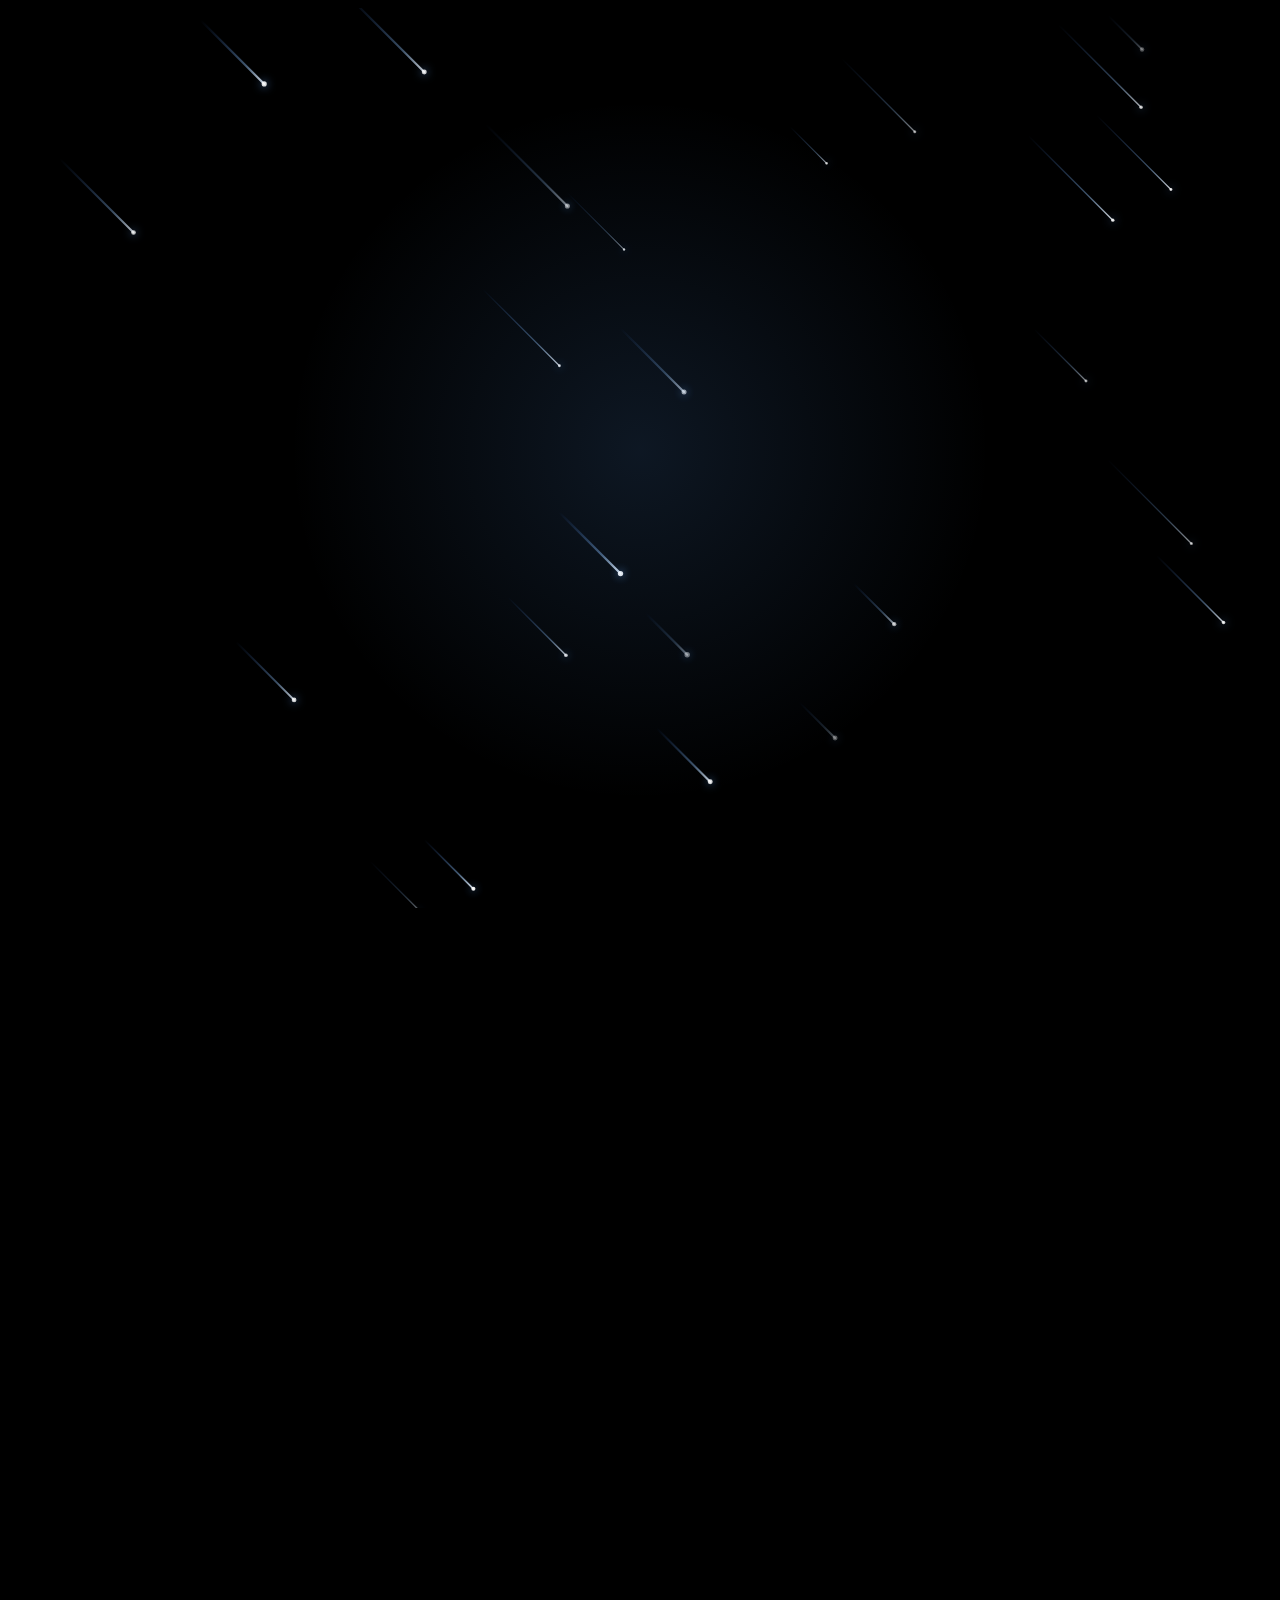
==== commit 891958eb: "Refactor About section layout and styles" ====
--- a/index.html
+++ b/index.html
@@ -339,20 +339,20 @@
         </section>
 
 
-        <!-- ================= SECTION 2: ABOUT ================= -->
+       <!-- ================= SECTION 2: ABOUT ================= -->
         <section class="section-page">
-            <div class="max-w-[1500px] w-full mx-auto space-y-10">
+            <div class="max-w-[1250px] w-full mx-auto space-y-10">
                 
                 <div class="text-center space-y-3">
                     <h2 class="text-4xl lg:text-6xl font-extrabold tracking-tight text-gradient glow-title">About Me</h2>
                     <p class="text-slate-400 text-sm sm:text-base max-w-lg mx-auto font-mono">Just a guy with passion for technology</p>
                 </div>
 
-                <div class="grid grid-cols-1 lg:grid-cols-12 gap-10 items-center">
+                <div class="grid grid-cols-1 lg:grid-cols-12 gap-5 items-center">
                     
                     <!-- Left Bio -->
-                    <div class="lg:col-span-4 space-y-6 text-center lg:text-left order-2 lg:order-1">
-                        <div class="liquid-glass p-8 rounded-3xl space-y-3">
+                    <div class="lg:col-span-4 space-y-5 text-center lg:text-left order-2 lg:order-1">
+                        <div class="liquid-glass p-7 rounded-3xl space-y-3">
                             <h3 class="text-2xl font-bold text-white">Hi, I'm <span class="text-blue-400">Wanghi</span></h3>
                             <p class="text-slate-300 text-sm leading-relaxed">
                                 I am a 3D model designer with a passion for transforming imaginative concepts into vivid, engaging environments. I utilize advanced rendering techniques to optimize graphics for games.
@@ -375,20 +375,20 @@
                         </div>
                     </div>
 
-                    <!-- Center Avatar Setup Image -->
+                    <!-- Center Avatar Setup Image (To hơn và sát hai bên hơn) -->
                     <div class="lg:col-span-4 flex justify-center order-1 lg:order-2">
-                        <div class="relative group">
+                        <div class="relative group w-full max-w-[360px]">
                             <div class="absolute -inset-1.5 bg-gradient-to-r from-blue-0 to-indigo-600 rounded-3xl blur-lg opacity-40 group-hover:opacity-75 transition duration-1000"></div>
                             
-                            <div class="relative liquid-glass rounded-3xl p-4 max-w-sm border border-white/20">
-                                <img src="https://i.pinimg.com/736x/63/00/aa/6300aa8343bd8353eccb35ee43cea3c2.jpg" alt="Portrait" class="rounded-2xl w-full h-[360px] object-cover">
+                            <div class="relative liquid-glass rounded-3xl p-4 border border-white/20">
+                                <img src="https://i.pinimg.com/736x/63/00/aa/6300aa8343bd8353eccb35ee43cea3c2.jpg" alt="Portrait" class="rounded-2xl w-full h-[420px] object-cover">
                             </div>
                         </div>
                     </div>
 
                     <!-- Right Bio -->
-                    <div class="lg:col-span-4 space-y-6 text-center lg:text-left order-3">
-                        <div class="liquid-glass p-8 rounded-3xl space-y-3">
+                    <div class="lg:col-span-4 space-y-5 text-center lg:text-left order-3">
+                        <div class="liquid-glass p-7 rounded-3xl space-y-3">
                             <p class="text-slate-300 text-sm leading-relaxed">
                                 My workflow focuses on sculpting the finest details in ZBrush and standardizing the polygon mesh in Maya.
                             </p>
@@ -408,9 +408,7 @@
 
                 </div>
             </div>
-        </section>
-
-
+        </section>  
         <!-- ================= SECTION 3: PORTFOLIO ================= -->
         <section class="section-page">
             <div class="max-w-[1500px] w-full mx-auto space-y-8">
@@ -883,4 +881,4 @@
         }
     </script>
 </body>
-</html>+</html>
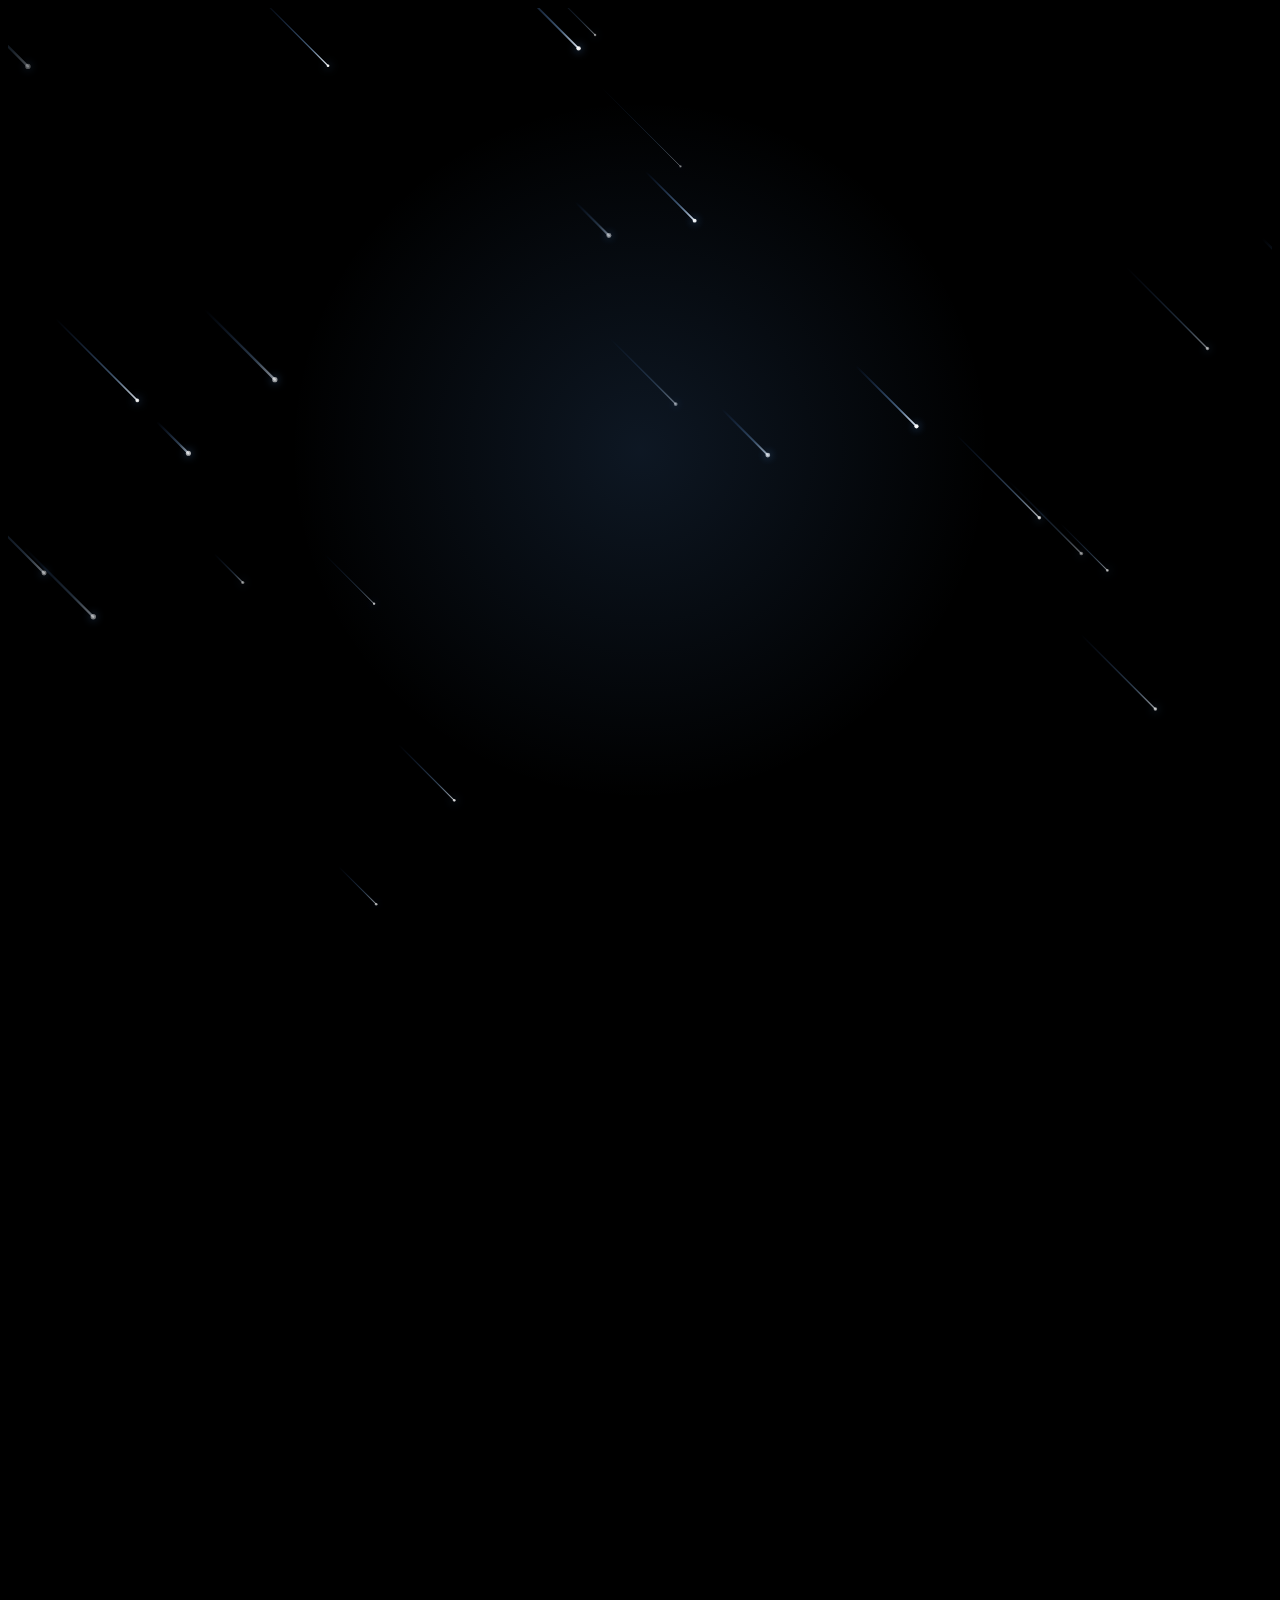
==== commit 981d5e3f: "Big UPD Added a desktop optimization notice for better user experience on mobile devices." ====
--- a/index.html
+++ b/index.html
@@ -3,7 +3,7 @@
 <head>
     <meta charset="UTF-8">
     <meta name="viewport" content="width=device-width, initial-scale=1.0">
-    <title>Wanghi Portfolio - Cosmic Liquid Glass Edition</title>
+    <title>Wanghi Portfolio</title>
     <!-- Tailwind CSS CDN -->
     <script src="https://cdn.tailwindcss.com"></script>
     <!-- FontAwesome Icons -->
@@ -245,6 +245,18 @@
         </nav>
     </header>
 
+    <!-- Desktop Optimization Notice Banner (Mobile Only) -->
+    <div id="desktop-notice" class="hidden fixed bottom-6 right-6 z-50 max-w-md p-4 rounded-2xl liquid-glass border border-blue-500/30 shadow-2xl backdrop-blur-xl flex items-start gap-4">
+        <div class="w-10 h-10 rounded-xl bg-blue-500/20 text-blue-400 flex items-center justify-center text-lg flex-shrink-0 border border-blue-400/40 shadow-[0_0_15px_#3b82f6]">
+            <i class="fa-solid fa-desktop"></i>
+        </div>
+        <div class="space-y-1 flex-1">
+            <h4 class="font-bold text-white text-sm">Desktop Experience Recommended</h4>
+            <p class="text-slate-300 text-xs leading-relaxed">For the best interactive 3D liquid glass experience and smooth navigation, please view this portfolio on a Desktop or Laptop.</p>
+            <button onclick="dismissDesktopNotice()" class="text-xs font-semibold text-blue-400 hover:text-blue-300 pt-1 inline-block transition-colors">Got it, dismiss <i class="fa-solid fa-arrow-right ml-1 text-[10px]"></i></button>
+        </div>
+    </div>
+
     <!-- MAIN SCROLL CONTAINER -->
     <main class="scroll-container w-full">
 
@@ -261,7 +273,7 @@
 
                     <h1 class="text-5xl sm:text-6xl lg:text-7xl font-extrabold tracking-tight leading-[1.05]">
                         Welcome to <br>
-                        <span class="text-gradient glow-title">My Profile</span>
+                        <span class="text-gradient glow-title">My Portfolio</span>
                     </h1>
 
                     <p class="text-xl lg:text-2xl text-blue-400 font-mono tracking-wide font-medium">
@@ -339,7 +351,7 @@
         </section>
 
 
-       <!-- ================= SECTION 2: ABOUT ================= -->
+        <!-- ================= SECTION 2: ABOUT ================= -->
         <section class="section-page">
             <div class="max-w-[1250px] w-full mx-auto space-y-10">
                 
@@ -408,14 +420,16 @@
 
                 </div>
             </div>
-        </section>  
+        </section>
+
+
         <!-- ================= SECTION 3: PORTFOLIO ================= -->
         <section class="section-page">
             <div class="max-w-[1500px] w-full mx-auto space-y-8">
                 
                 <div class="text-center space-y-3">
                     <h2 class="text-4xl lg:text-6xl font-extrabold tracking-tight text-gradient glow-title">Portfolio</h2>
-                    <p class="text-slate-400 text-sm sm:text-base max-w-lg mx-auto font-mono">Class is permanent</p>
+                    <p class="text-slate-400 text-sm sm:text-base max-w-lg mx-auto font-mono">I need a job ;-;</p>
                 </div>
 
                 <!-- Liquid Sub-Tabs Bar -->
@@ -879,6 +893,28 @@
             const toast = document.getElementById('form-toast');
             if (toast) toast.classList.add('hidden');
         }
+
+        // --- Desktop Optimization Notice Engine ---
+        function checkDeviceNotice() {
+            if (window.innerWidth < 1024 && !localStorage.getItem('desktop_notice_dismissed')) {
+                const notice = document.getElementById('desktop-notice');
+                if (notice) {
+                    setTimeout(() => {
+                        notice.classList.remove('hidden');
+                    }, 1000);
+                }
+            }
+        }
+
+        function dismissDesktopNotice() {
+            const notice = document.getElementById('desktop-notice');
+            if (notice) {
+                notice.classList.add('hidden');
+                localStorage.setItem('desktop_notice_dismissed', 'true');
+            }
+        }
+
+        window.addEventListener('DOMContentLoaded', checkDeviceNotice);
     </script>
 </body>
 </html>
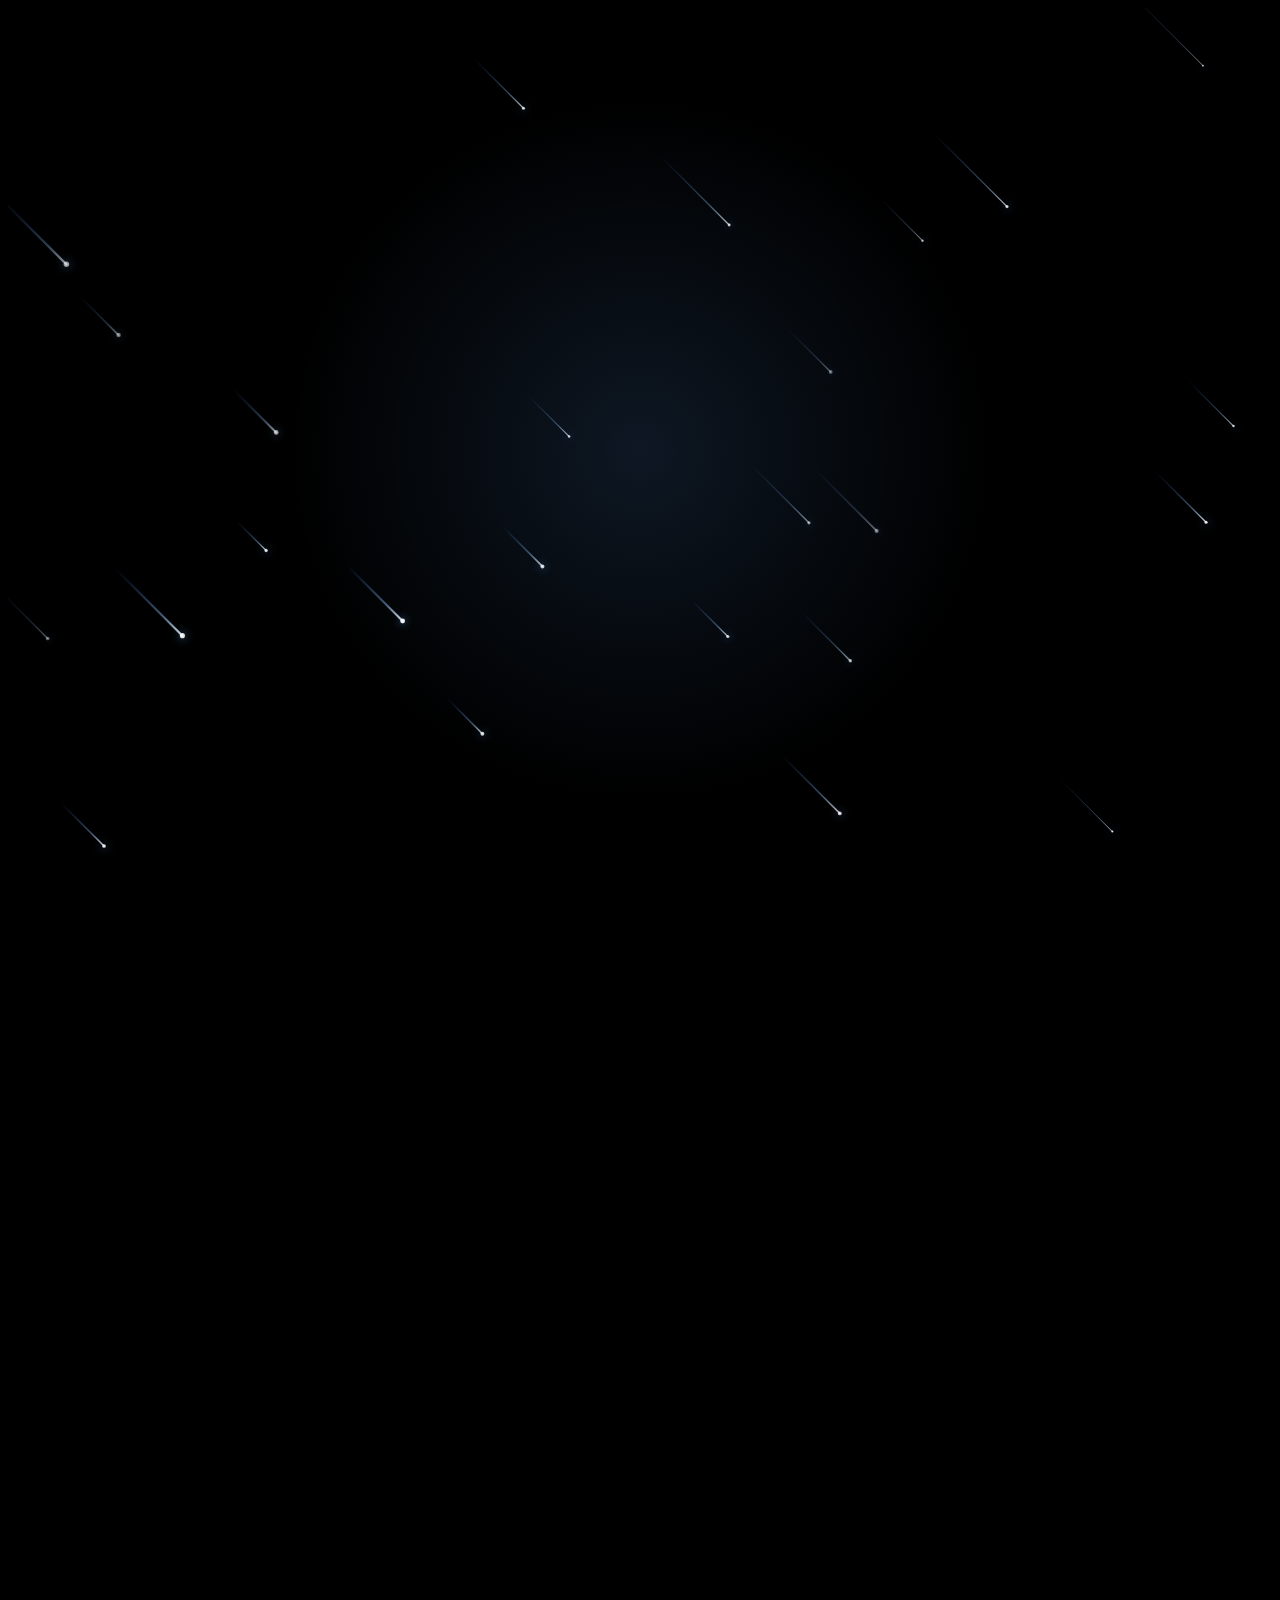
==== commit 73a2eced: "Say wallahi bro" ====
--- a/index.html
+++ b/index.html
@@ -252,7 +252,7 @@
         </div>
         <div class="space-y-1 flex-1">
             <h4 class="font-bold text-white text-sm">Desktop Experience Recommended</h4>
-            <p class="text-slate-300 text-xs leading-relaxed">For the best interactive 3D liquid glass experience and smooth navigation, please view this portfolio on a Desktop or Laptop.</p>
+            <p class="text-slate-300 text-xs leading-relaxed">For the best experience, please view this portfolio on a Desktop or Laptop.</p>
             <button onclick="dismissDesktopNotice()" class="text-xs font-semibold text-blue-400 hover:text-blue-300 pt-1 inline-block transition-colors">Got it, dismiss <i class="fa-solid fa-arrow-right ml-1 text-[10px]"></i></button>
         </div>
     </div>
@@ -621,24 +621,24 @@
                 </div>
 
                 <div class="liquid-glass rounded-3xl p-8 sm:p-10 border border-white/20 relative overflow-hidden shadow-2xl">
-                    <form onsubmit="handleFormSubmit(event)" class="space-y-6">
+                    <form id="contact-form" onsubmit="handleFormSubmit(event)" class="space-y-6">
                         <div class="grid grid-cols-1 sm:grid-cols-2 gap-6">
                             <div class="space-y-2">
                                 <label class="text-xs font-mono text-slate-300 uppercase font-semibold">Name</label>
-                                <input type="text" required placeholder="..." class="w-full px-5 py-3.5 rounded-2xl bg-white/5 border border-white/10 text-white placeholder-slate-500 focus:outline-none focus:border-blue-500 focus:ring-1 focus:ring-blue-500 transition-all text-sm">
+                                <input type="text" name="name" required placeholder="..." class="w-full px-5 py-3.5 rounded-2xl bg-white/5 border border-white/10 text-white placeholder-slate-500 focus:outline-none focus:border-blue-500 focus:ring-1 focus:ring-blue-500 transition-all text-sm">
                             </div>
                             <div class="space-y-2">
                                 <label class="text-xs font-mono text-slate-300 uppercase font-semibold">Email</label>
-                                <input type="email" required placeholder="yourname@domain.com" class="w-full px-5 py-3.5 rounded-2xl bg-white/5 border border-white/10 text-white placeholder-slate-500 focus:outline-none focus:border-blue-500 focus:ring-1 focus:ring-blue-500 transition-all text-sm">
+                                <input type="email" name="email" required placeholder="yourname@domain.com" class="w-full px-5 py-3.5 rounded-2xl bg-white/5 border border-white/10 text-white placeholder-slate-500 focus:outline-none focus:border-blue-500 focus:ring-1 focus:ring-blue-500 transition-all text-sm">
                             </div>
                         </div>
 
                         <div class="space-y-2">
                             <label class="text-xs font-mono text-slate-300 uppercase font-semibold">Content</label>
-                            <textarea rows="4" required placeholder="What do you need ?" class="w-full px-5 py-3.5 rounded-2xl bg-white/5 border border-white/10 text-white placeholder-slate-500 focus:outline-none focus:border-blue-500 focus:ring-1 focus:ring-blue-500 transition-all text-sm"></textarea>
-                        </div>
-
-                        <button type="submit" class="w-full py-4 rounded-2xl bg-blue-600 hover:bg-blue-500 text-white font-bold text-sm tracking-wider uppercase transition-all shadow-[0_0_25px_rgba(59,130,246,0.5)] flex items-center justify-center gap-3">
+                            <textarea rows="4" name="message" required placeholder="What do you need ?" class="w-full px-5 py-3.5 rounded-2xl bg-white/5 border border-white/10 text-white placeholder-slate-500 focus:outline-none focus:border-blue-500 focus:ring-1 focus:ring-blue-500 transition-all text-sm"></textarea>
+                        </div>
+
+                        <button type="submit" id="submit-btn" class="w-full py-4 rounded-2xl bg-blue-600 hover:bg-blue-500 text-white font-bold text-sm tracking-wider uppercase transition-all shadow-[0_0_25px_rgba(59,130,246,0.5)] flex items-center justify-center gap-3">
                             <i class="fa-solid fa-paper-plane"></i>
                             <span>Gửi Tin Nhắn</span>
                         </button>
@@ -882,11 +882,40 @@
             if (targetBtn) targetBtn.className = "tab-btn px-5 py-2.5 rounded-xl text-xs sm:text-sm font-semibold transition-all bg-blue-600 text-white shadow-[0_0_15px_rgba(59,130,246,0.5)]";
         }
 
-        // --- Form Submit Toast ---
-        function handleFormSubmit(e) {
+        // --- Form Submit via Formspree AJAX ---
+        async function handleFormSubmit(e) {
             e.preventDefault();
-            const toast = document.getElementById('form-toast');
-            if (toast) toast.classList.remove('hidden');
+            const form = e.target;
+            const submitBtn = document.getElementById('submit-btn');
+            const originalText = submitBtn.innerHTML;
+            
+            submitBtn.innerHTML = `<i class="fa-solid fa-spinner animate-spin"></i><span>Đang gửi...</span>`;
+            submitBtn.disabled = true;
+
+            const formData = new FormData(form);
+
+            try {
+                const response = await fetch("https://formspree.io/f/xgakeggy", {
+                    method: "POST",
+                    body: formData,
+                    headers: {
+                        'Accept': 'json'
+                    }
+                });
+
+                if (response.ok) {
+                    const toast = document.getElementById('form-toast');
+                    if (toast) toast.classList.remove('hidden');
+                    form.reset();
+                } else {
+                    alert("Oops! Có lỗi xảy ra khi gửi, vui lòng thử lại sau.");
+                }
+            } catch (error) {
+                alert("Không thể kết nối tới server. Kiểm tra lại đường truyền mạng nhé!");
+            } finally {
+                submitBtn.innerHTML = originalText;
+                submitBtn.disabled = false;
+            }
         }
 
         function closeToast() {
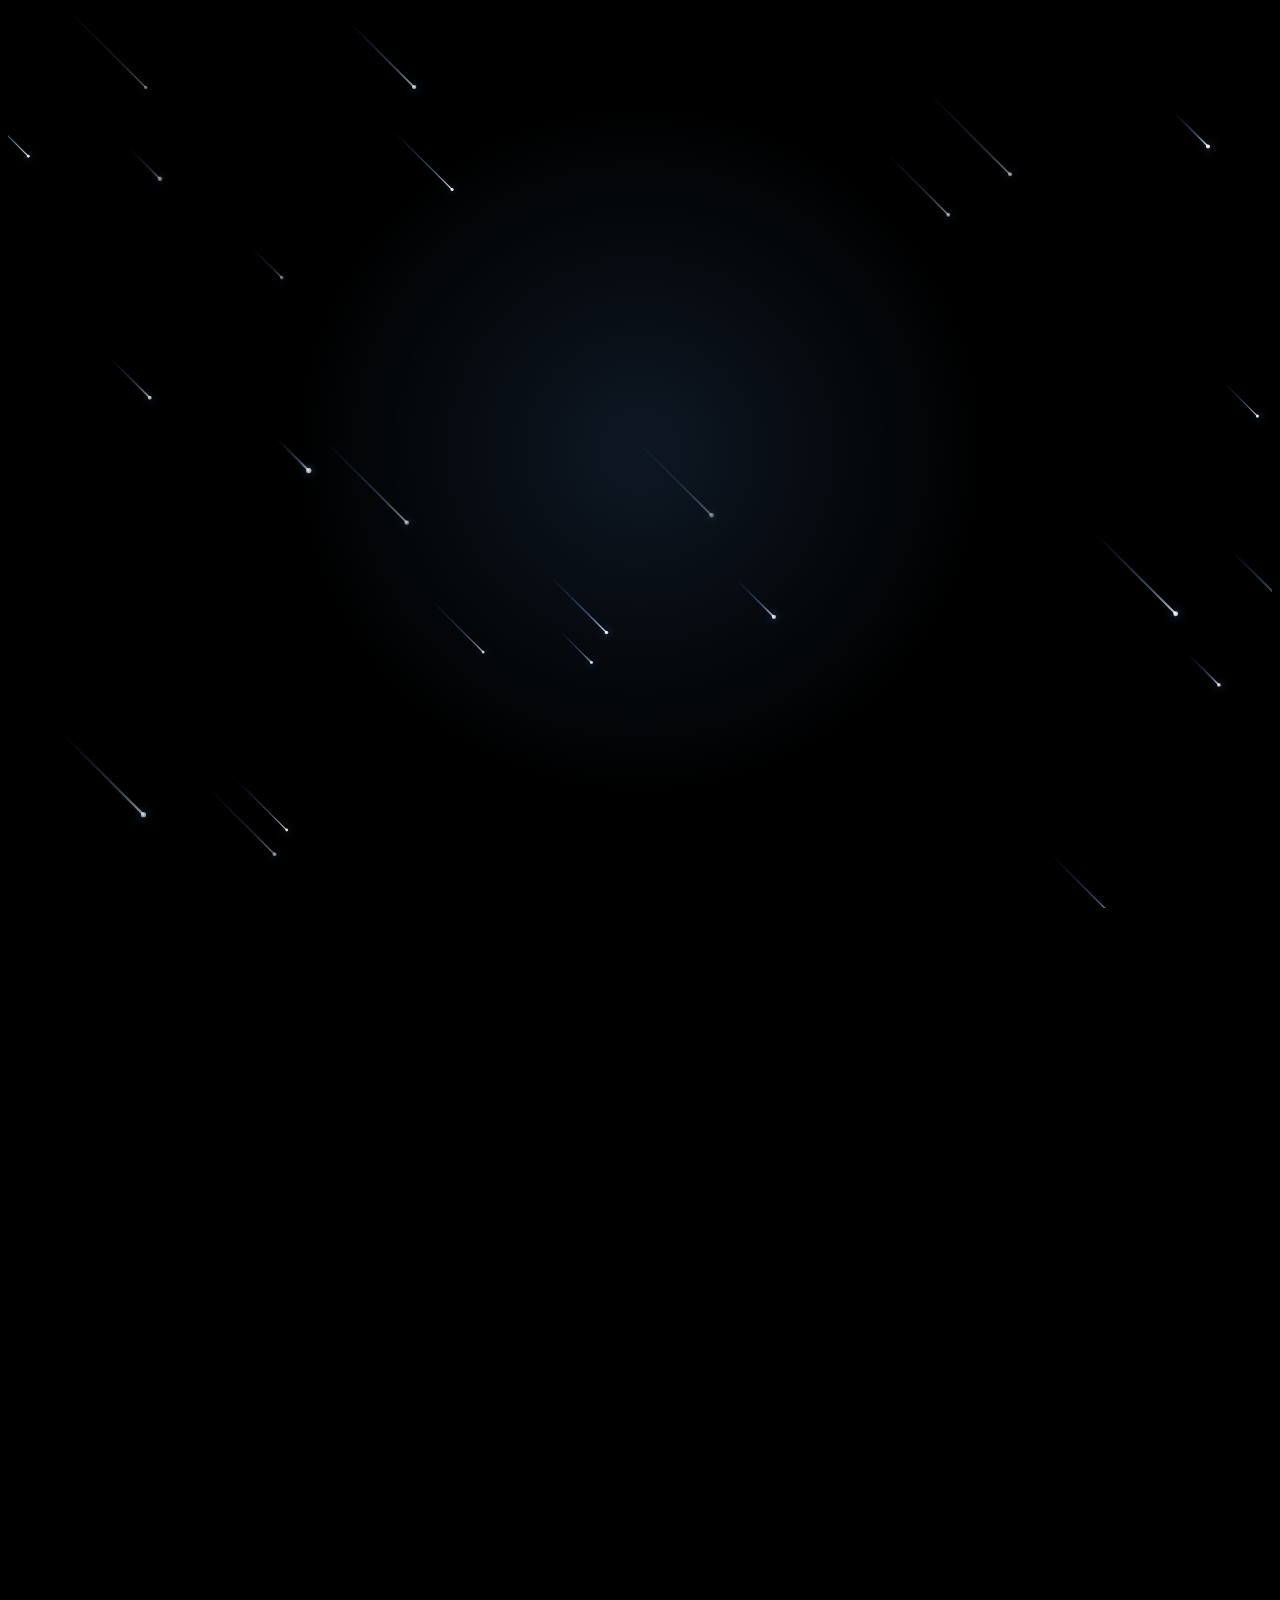
==== commit 5924f892: "Say wallahi bro" ====
--- a/index.html
+++ b/index.html
@@ -640,7 +640,7 @@
 
                         <button type="submit" id="submit-btn" class="w-full py-4 rounded-2xl bg-blue-600 hover:bg-blue-500 text-white font-bold text-sm tracking-wider uppercase transition-all shadow-[0_0_25px_rgba(59,130,246,0.5)] flex items-center justify-center gap-3">
                             <i class="fa-solid fa-paper-plane"></i>
-                            <span>Gửi Tin Nhắn</span>
+                            <span>Send</span>
                         </button>
                     </form>
 
@@ -649,9 +649,9 @@
                         <div class="w-16 h-16 rounded-full bg-blue-500/20 text-blue-400 flex items-center justify-center text-3xl border border-blue-400/40 shadow-[0_0_20px_#3b82f6]">
                             <i class="fa-solid fa-check"></i>
                         </div>
-                        <h3 class="text-2xl font-bold text-white">Tin Nhắn Đã Đóng Gói & Gửi!</h3>
-                        <p class="text-slate-300 text-sm">Cảm ơn bạn! Tôi sẽ liên hệ lại trực tiếp qua Email sớm nhất.</p>
-                        <button onclick="closeToast()" class="px-6 py-2.5 rounded-full liquid-glass text-xs font-bold text-white hover:bg-white/20">Đóng</button>
+                        <h3 class="text-2xl font-bold text-white">Complete!</h3>
+                        <p class="text-slate-300 text-sm">Thanks, pls wait me reply!</p>
+                        <button onclick="closeToast()" class="px-6 py-2.5 rounded-full liquid-glass text-xs font-bold text-white hover:bg-white/20">Close</button>
                     </div>
                 </div>
 
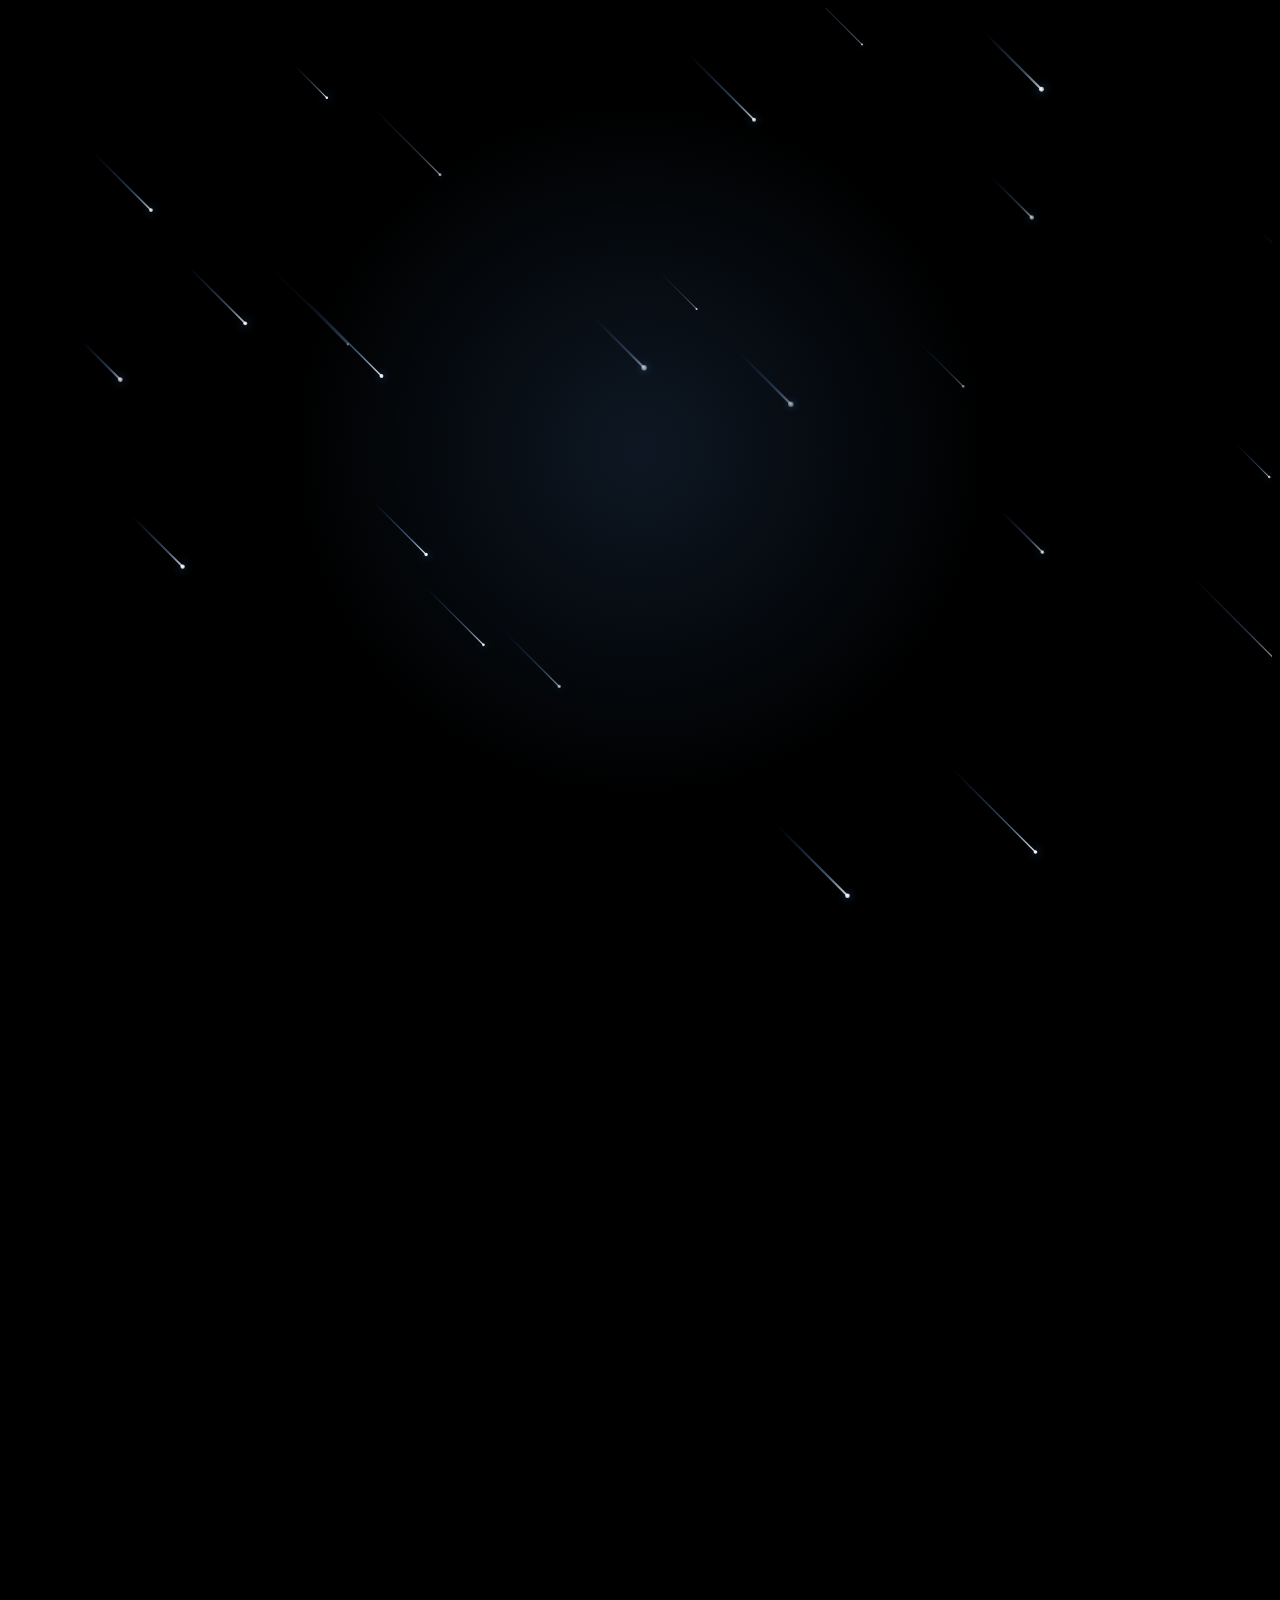
==== commit f2677756: "Say wallahi bro !" ====
--- a/index.html
+++ b/index.html
@@ -889,7 +889,7 @@
             const submitBtn = document.getElementById('submit-btn');
             const originalText = submitBtn.innerHTML;
             
-            submitBtn.innerHTML = `<i class="fa-solid fa-spinner animate-spin"></i><span>Đang gửi...</span>`;
+            submitBtn.innerHTML = `<i class="fa-solid fa-spinner animate-spin"></i><span>Sending...</span>`;
             submitBtn.disabled = true;
 
             const formData = new FormData(form);
@@ -908,10 +908,10 @@
                     if (toast) toast.classList.remove('hidden');
                     form.reset();
                 } else {
-                    alert("Oops! Có lỗi xảy ra khi gửi, vui lòng thử lại sau.");
+                    alert("Oops!");
                 }
             } catch (error) {
-                alert("Không thể kết nối tới server. Kiểm tra lại đường truyền mạng nhé!");
+                alert("Can't Connecting");
             } finally {
                 submitBtn.innerHTML = originalText;
                 submitBtn.disabled = false;
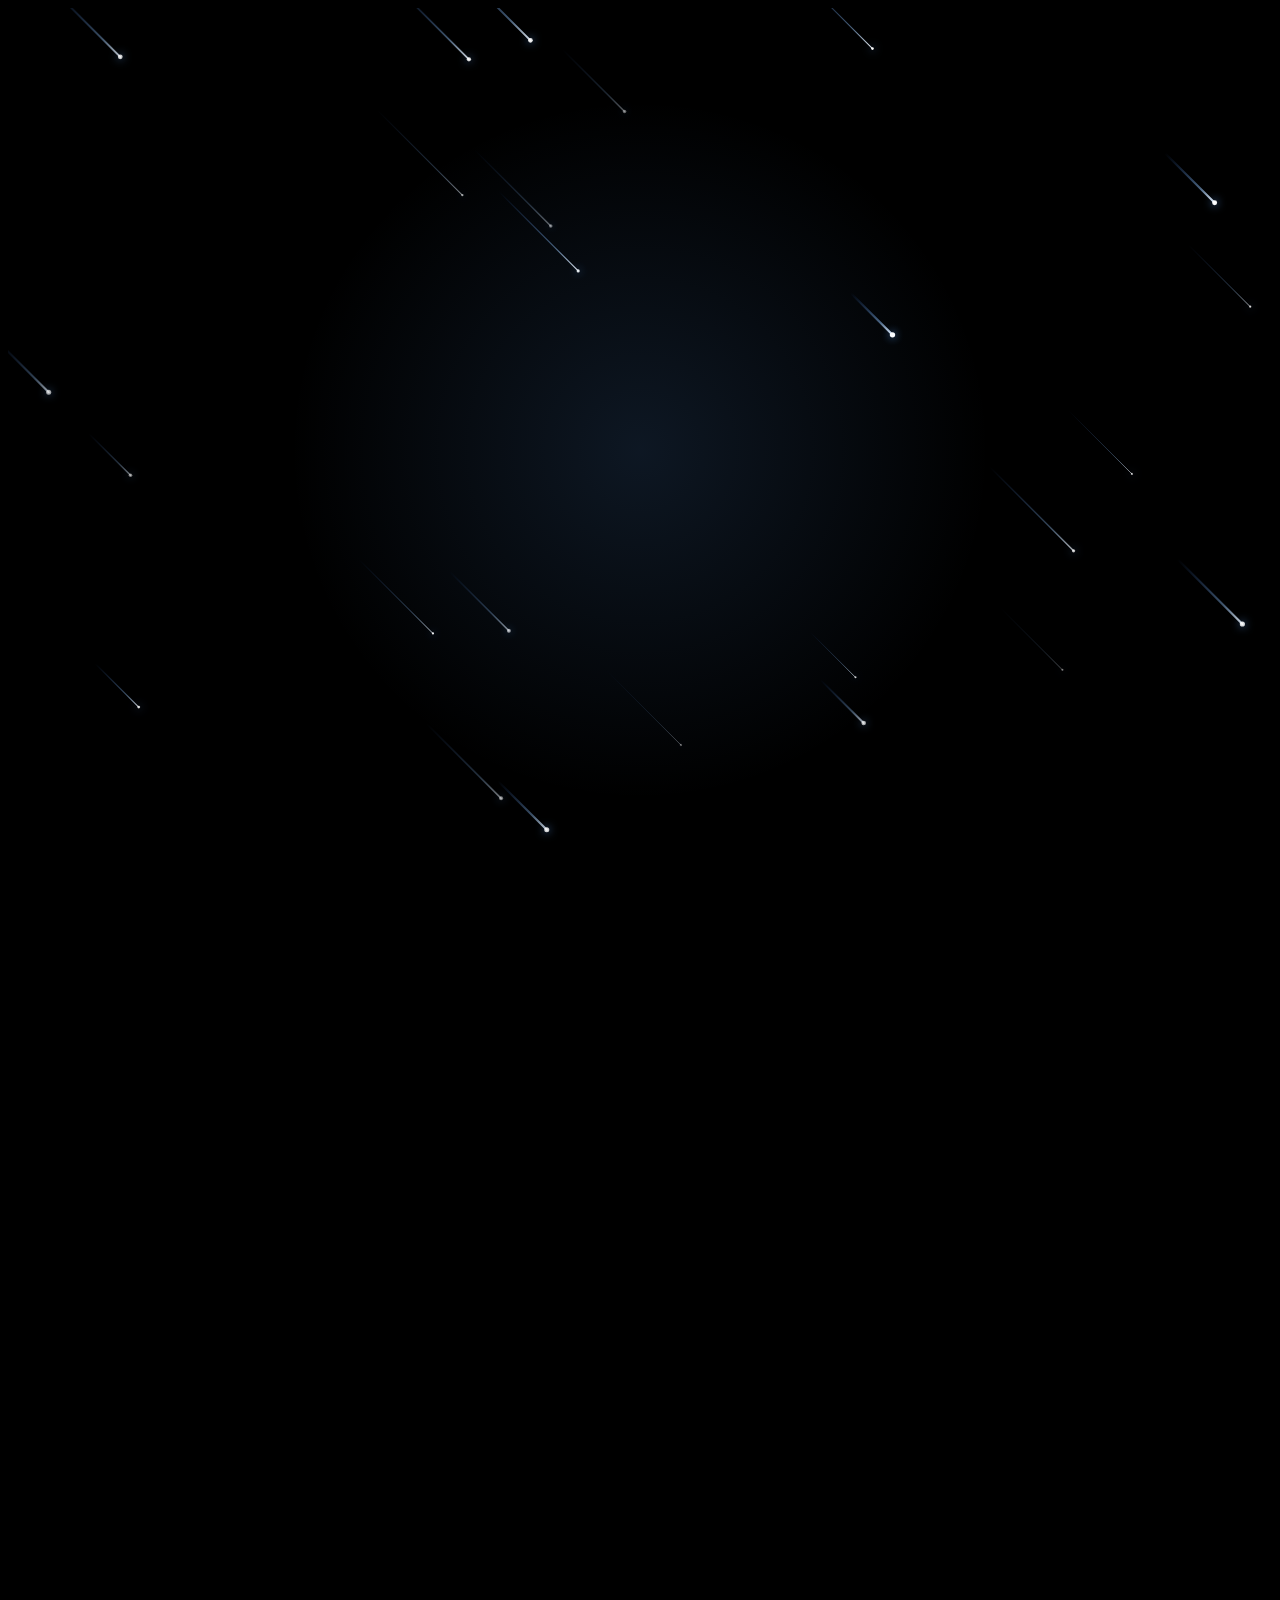
==== commit ac31301e: "Say wallahi bro" ====
--- a/index.html
+++ b/index.html
@@ -298,7 +298,7 @@
                     <!-- Social Media Links -->
                     <div class="flex items-center justify-center lg:justify-start gap-4 pt-4 text-slate-400 flex-wrap">
                         <span class="text-xs uppercase tracking-widest font-semibold text-slate-500 mr-1 font-mono">CONNECT:</span>
-                        <a href="https://github.com/Wanghi-is-me/HoangHai" target="_blank" title="GitHub" class="w-11 h-11 rounded-full liquid-glass flex items-center justify-center hover:text-blue-400 hover:border-blue-400/50 transition-all text-lg">
+                        <a href="https://github.com/Wanghi-is-me" target="_blank" title="GitHub" class="w-11 h-11 rounded-full liquid-glass flex items-center justify-center hover:text-blue-400 hover:border-blue-400/50 transition-all text-lg">
                             <i class="fa-brands fa-github"></i>
                         </a>
                         <a href="#" target="_blank" title="Discord" class="w-11 h-11 rounded-full liquid-glass flex items-center justify-center hover:text-blue-400 hover:border-blue-400/50 transition-all text-lg">
